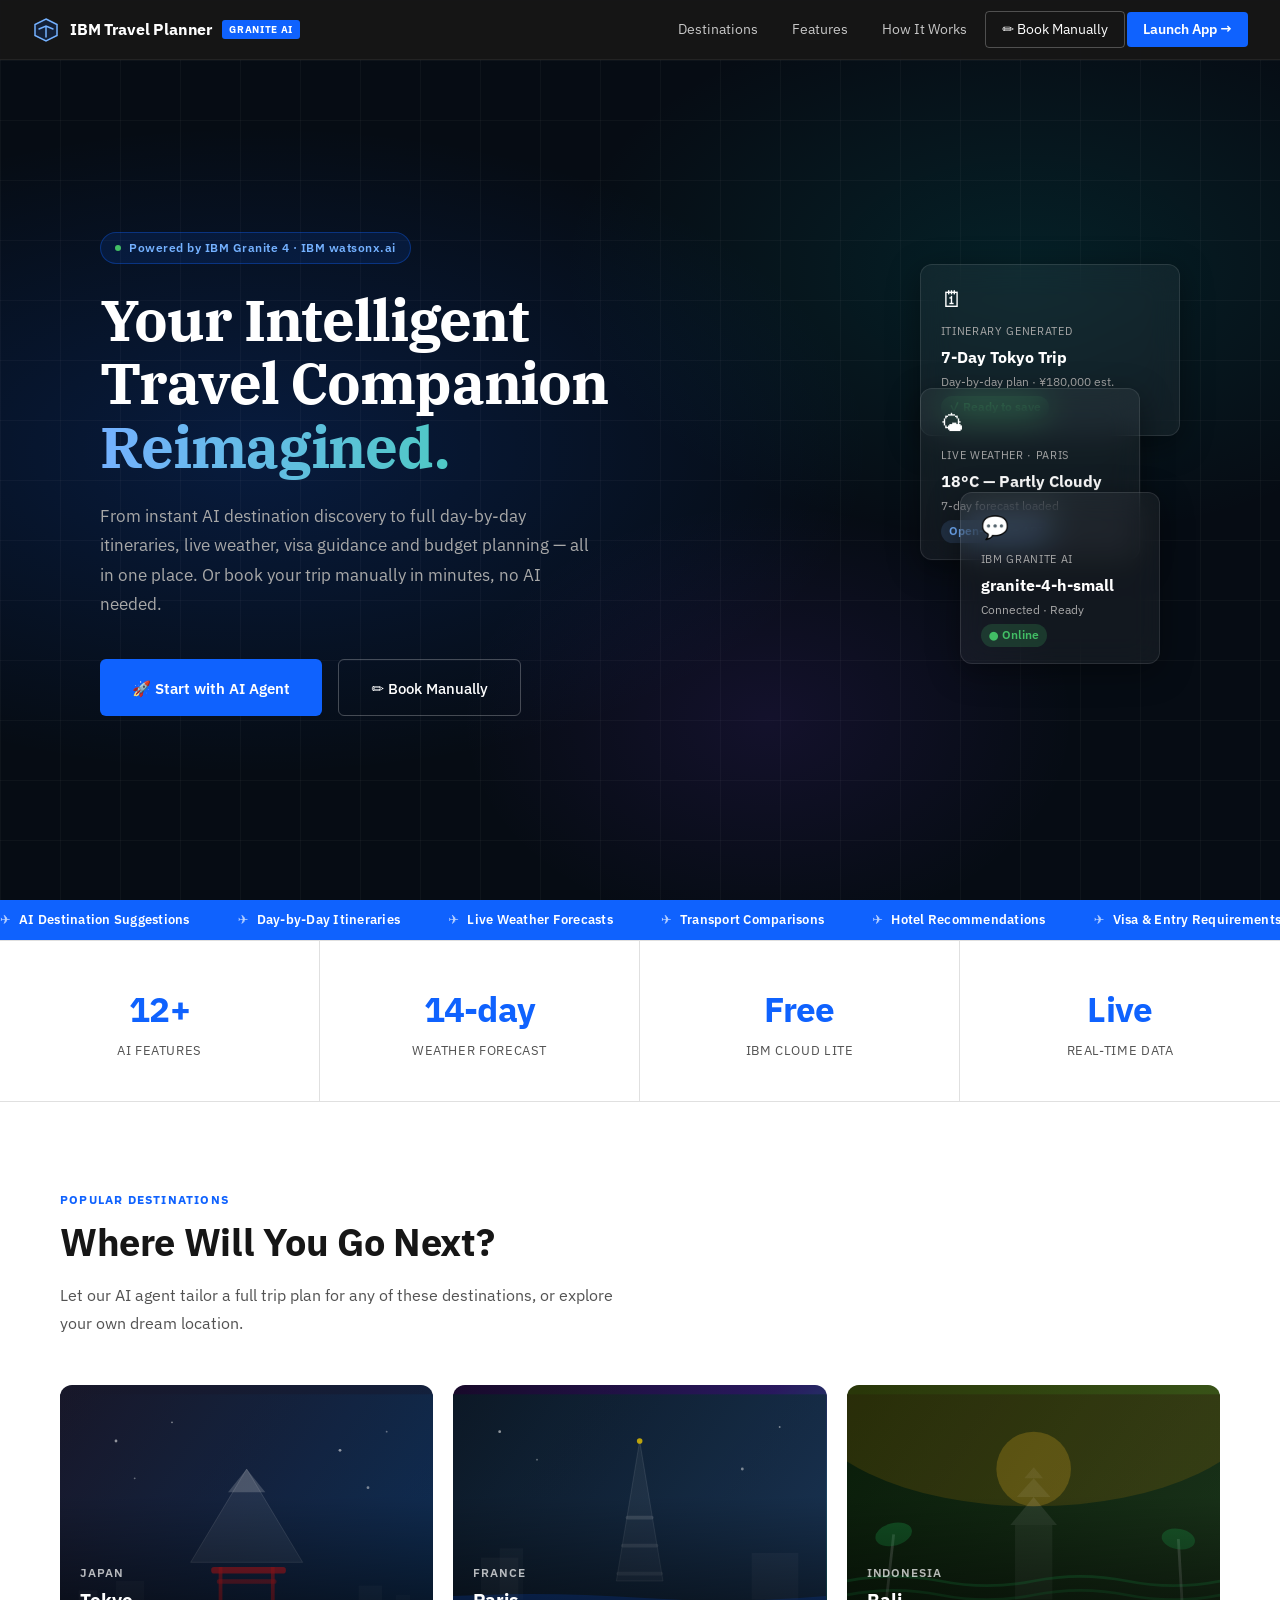
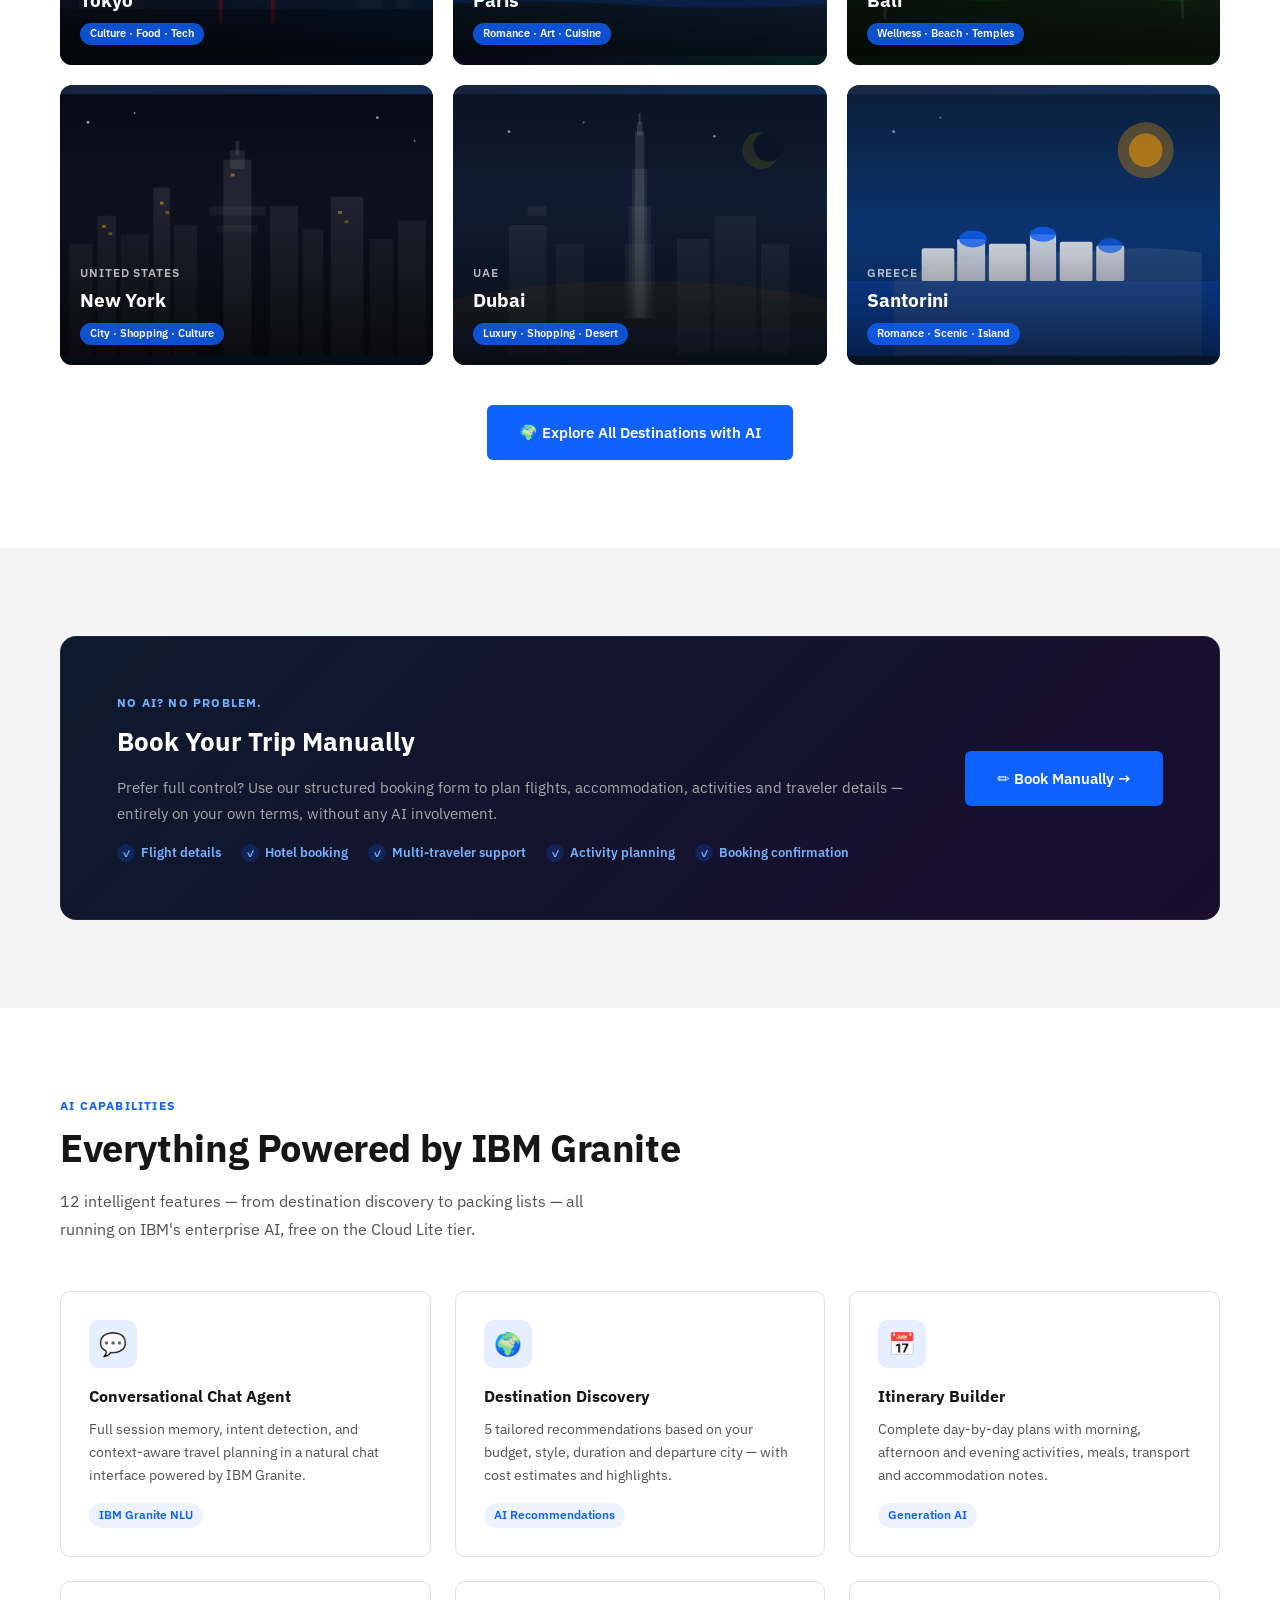
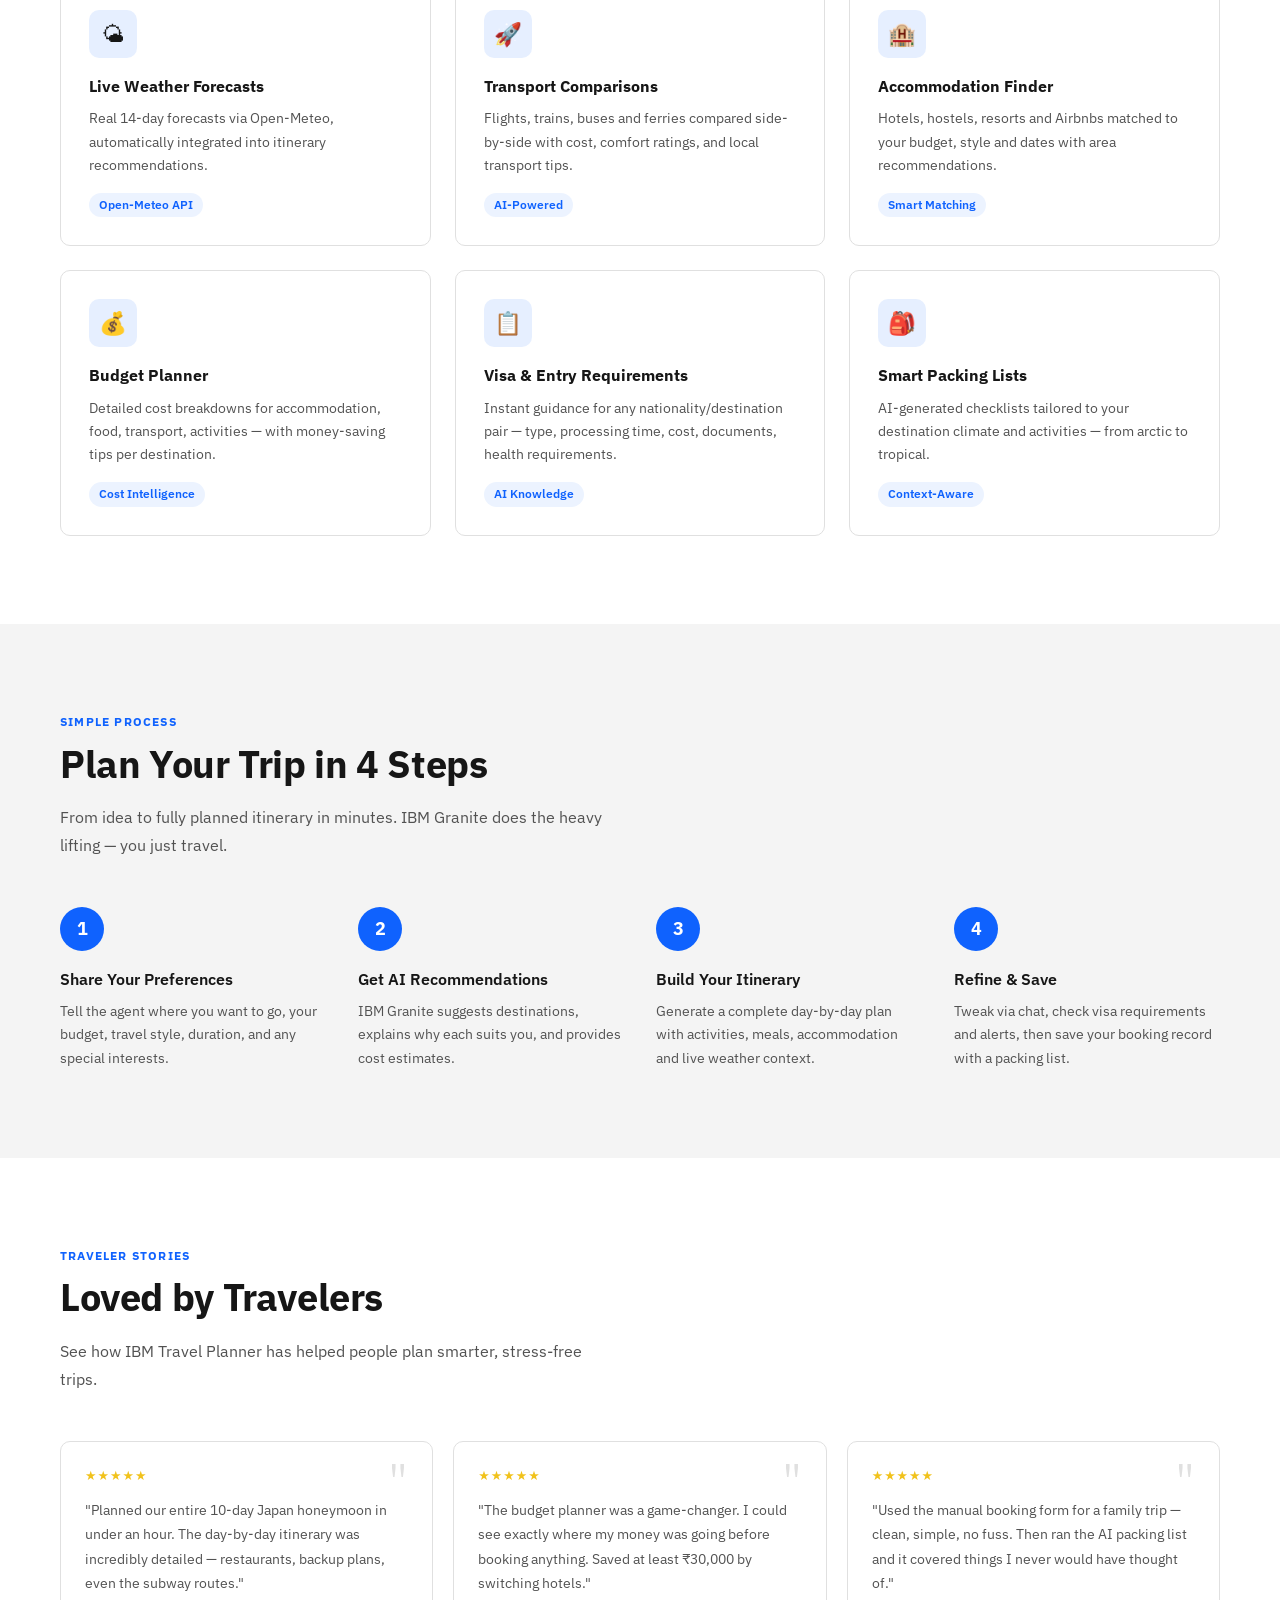
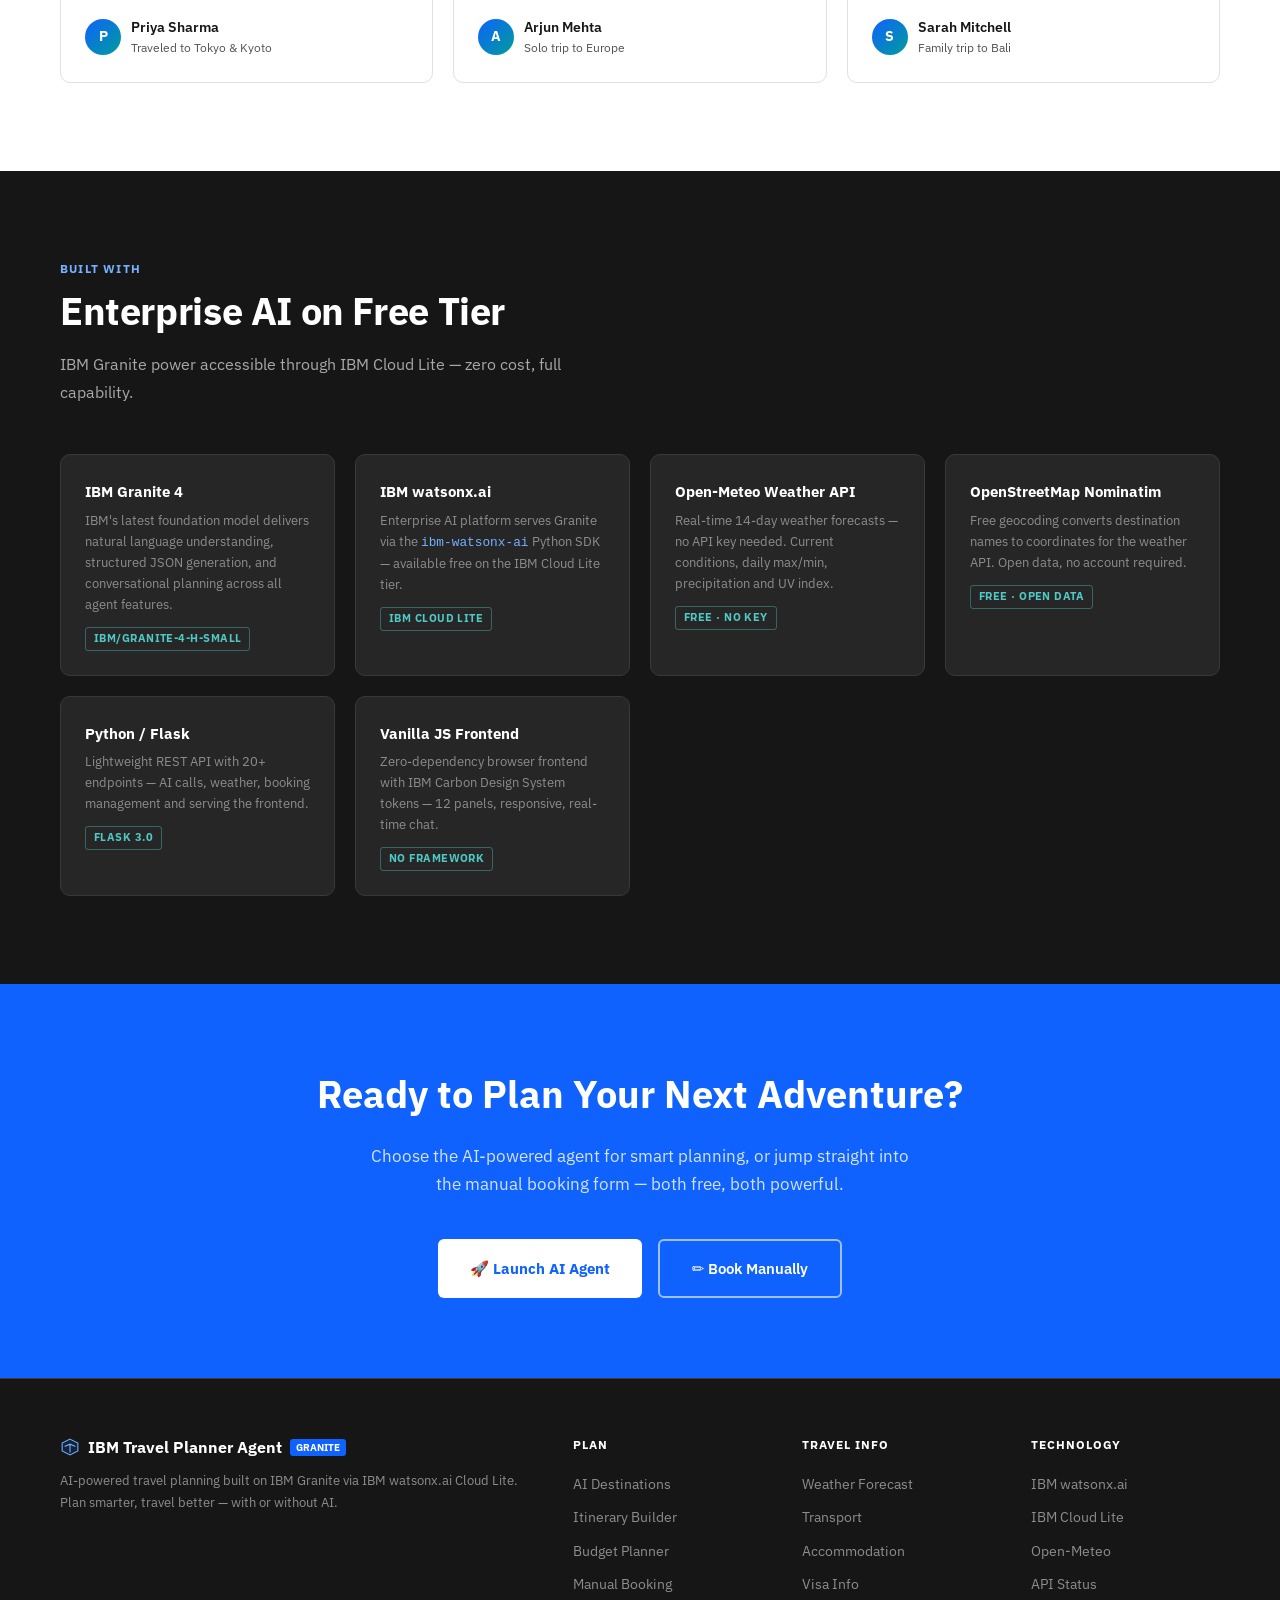
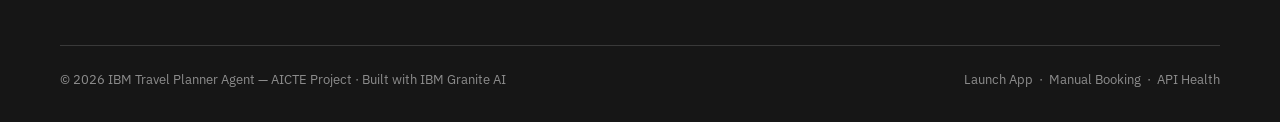
==== templates/home.html @ 2dc56ddb "Initial commit: AI Travel Planner Agent" ====
<!DOCTYPE html>
<html lang="en">
<head>
  <meta charset="UTF-8" />
  <meta name="viewport" content="width=device-width, initial-scale=1.0" />
  <title>{{ app_name }} — AI-Powered Travel Planning</title>
  <link rel="preconnect" href="https://fonts.googleapis.com">
  <link href="https://fonts.googleapis.com/css2?family=IBM+Plex+Sans:ital,wght@0,300;0,400;0,500;0,600;0,700;1,400&family=IBM+Plex+Serif:wght@400;600;700&display=swap" rel="stylesheet">
  <style>
    *, *::before, *::after { box-sizing: border-box; margin: 0; padding: 0; }
    :root {
      --blue: #0f62fe; --blue-dark: #0043ce; --blue-hover: #0353e9;
      --teal: #009d9a; --purple: #8a3ffc; --green: #24a148; --red: #da1e28;
      --dark: #161616; --dark-2: #262626; --dark-3: #393939;
      --gray-10: #f4f4f4; --gray-20: #e0e0e0; --gray-60: #8d8d8d; --gray-70: #525252;
      --text: #161616; --text-muted: #525252; --white: #ffffff;
    }
    html { scroll-behavior: smooth; }
    body { font-family: 'IBM Plex Sans', system-ui, sans-serif; color: var(--text); background: var(--white); line-height: 1.6; overflow-x: hidden; }

    /* ── NAVBAR ── */
    .nav {
      position: fixed; top: 0; left: 0; right: 0; z-index: 200;
      height: 60px; display: flex; align-items: center; justify-content: space-between;
      padding: 0 2rem; background: rgba(22,22,22,0.96); backdrop-filter: blur(12px);
      border-bottom: 1px solid rgba(255,255,255,0.06);
      transition: background 0.3s;
    }
    .nav-brand { display: flex; align-items: center; gap: 10px; color: white; text-decoration: none; font-weight: 700; font-size: 1rem; letter-spacing: -0.01em; }
    .nav-brand svg { width: 28px; height: 28px; }
    .nav-pill { background: var(--blue); color: white; font-size: 0.62rem; font-weight: 800; padding: 2px 7px; border-radius: 3px; letter-spacing: 0.07em; text-transform: uppercase; }
    .nav-links { display: flex; align-items: center; gap: 2px; }
    .nav-links a { color: #c6c6c6; text-decoration: none; font-size: 0.875rem; padding: 0.4rem 1rem; border-radius: 4px; transition: all 0.15s; }
    .nav-links a:hover { color: white; background: rgba(255,255,255,0.08); }
    .nav-links .nav-book { border: 1px solid rgba(255,255,255,0.25); color: white; }
    .nav-links .nav-book:hover { background: rgba(255,255,255,0.1); border-color: rgba(255,255,255,0.4); }
    .nav-links .nav-launch { background: var(--blue); color: white !important; font-weight: 600; }
    .nav-links .nav-launch:hover { background: var(--blue-dark); }
    @media (max-width: 700px) { .nav-links a:not(.nav-launch):not(.nav-book) { display: none; } }

    /* ── HERO ── */
    .hero {
      position: relative; min-height: 100vh; display: flex; align-items: center;
      background: #060c14;
      overflow: hidden;
    }
    .hero-bg {
      position: absolute; inset: 0;
      background:
        radial-gradient(ellipse 80% 60% at 20% 50%, rgba(15,98,254,0.18) 0%, transparent 60%),
        radial-gradient(ellipse 60% 50% at 80% 30%, rgba(0,157,154,0.14) 0%, transparent 60%),
        radial-gradient(ellipse 40% 40% at 60% 80%, rgba(138,63,252,0.1) 0%, transparent 60%);
    }
    .hero-grid {
      position: absolute; inset: 0;
      background-image: linear-gradient(rgba(255,255,255,0.03) 1px, transparent 1px),
                        linear-gradient(90deg, rgba(255,255,255,0.03) 1px, transparent 1px);
      background-size: 60px 60px;
    }
    .hero-inner {
      position: relative; z-index: 2;
      max-width: 1200px; margin: 0 auto; padding: 7rem 2rem 4rem;
      display: grid; grid-template-columns: 1fr 1fr; gap: 4rem; align-items: center;
    }
    @media (max-width: 900px) { .hero-inner { grid-template-columns: 1fr; text-align: center; } }

    .hero-eyebrow {
      display: inline-flex; align-items: center; gap: 8px;
      background: rgba(15,98,254,0.12); border: 1px solid rgba(15,98,254,0.35);
      color: #74b1ff; padding: 5px 14px; border-radius: 20px;
      font-size: 0.78rem; font-weight: 600; letter-spacing: 0.04em; margin-bottom: 1.5rem;
    }
    .hero-eyebrow .live-dot { width: 6px; height: 6px; background: #42be65; border-radius: 50%; animation: blink 2s infinite; }
    @keyframes blink { 0%,100%{opacity:1} 50%{opacity:0.3} }

    .hero-title {
      font-family: 'IBM Plex Serif', serif;
      font-size: clamp(2.4rem, 4.5vw, 3.6rem); font-weight: 700;
      color: white; line-height: 1.1; margin-bottom: 1.5rem; letter-spacing: -0.02em;
    }
    .hero-title em { font-style: normal; background: linear-gradient(90deg, #74b1ff 0%, #4fc9c5 100%); -webkit-background-clip: text; -webkit-text-fill-color: transparent; background-clip: text; }

    .hero-desc { font-size: 1.05rem; color: #a8a8a8; line-height: 1.75; margin-bottom: 2.5rem; max-width: 500px; }
    @media (max-width: 900px) { .hero-desc { margin-inline: auto; } }

    .hero-actions { display: flex; gap: 1rem; flex-wrap: wrap; }
    @media (max-width: 900px) { .hero-actions { justify-content: center; } }

    .btn-primary-lg {
      display: inline-flex; align-items: center; gap: 10px;
      background: var(--blue); color: white; text-decoration: none;
      padding: 0.95rem 2rem; border-radius: 6px; font-size: 0.95rem; font-weight: 600;
      transition: background 0.15s, transform 0.15s; border: none; cursor: pointer;
    }
    .btn-primary-lg:hover { background: var(--blue-dark); transform: translateY(-1px); }
    .btn-outline-lg {
      display: inline-flex; align-items: center; gap: 10px;
      background: transparent; color: white; text-decoration: none;
      padding: 0.95rem 2rem; border-radius: 6px; font-size: 0.95rem; font-weight: 500;
      border: 1px solid rgba(255,255,255,0.25); transition: all 0.15s; cursor: pointer;
    }
    .btn-outline-lg:hover { border-color: rgba(255,255,255,0.5); background: rgba(255,255,255,0.06); }

    /* Hero right — floating cards */
    .hero-visual { position: relative; height: 420px; }
    @media (max-width: 900px) { .hero-visual { display: none; } }

    .float-card {
      position: absolute; background: rgba(255,255,255,0.05);
      backdrop-filter: blur(16px); border: 1px solid rgba(255,255,255,0.1);
      border-radius: 12px; padding: 1rem 1.25rem; color: white;
      box-shadow: 0 8px 32px rgba(0,0,0,0.4);
    }
    .float-card-1 { top: 0; right: 0; width: 260px; animation: float1 6s ease-in-out infinite; }
    .float-card-2 { top: 50%; right: 40px; transform: translateY(-50%); width: 220px; animation: float2 7s ease-in-out infinite; }
    .float-card-3 { bottom: 20px; right: 20px; width: 200px; animation: float3 5s ease-in-out infinite; }
    @keyframes float1 { 0%,100%{transform:translateY(0)} 50%{transform:translateY(-10px)} }
    @keyframes float2 { 0%,100%{transform:translateY(-50%)} 50%{transform:translateY(calc(-50% - 8px))} }
    @keyframes float3 { 0%,100%{transform:translateY(0)} 50%{transform:translateY(-12px)} }

    .fc-label { font-size: 0.7rem; color: #a8a8a8; text-transform: uppercase; letter-spacing: 0.06em; margin-bottom: 4px; }
    .fc-value { font-size: 1rem; font-weight: 700; margin-bottom: 2px; }
    .fc-sub { font-size: 0.78rem; color: #a8a8a8; }
    .fc-icon { font-size: 1.4rem; margin-bottom: 6px; }
    .fc-chip { display: inline-block; background: rgba(66,190,101,0.2); color: #42be65; border-radius: 20px; padding: 2px 8px; font-size: 0.72rem; font-weight: 600; margin-top: 4px; }
    .fc-chip.blue { background: rgba(116,177,255,0.15); color: #74b1ff; }

    /* ── TICKER ── */
    .ticker { background: var(--blue); padding: 0.6rem 0; overflow: hidden; }
    .ticker-inner { display: flex; gap: 3rem; white-space: nowrap; animation: ticker 35s linear infinite; }
    .ticker-item { font-size: 0.8rem; font-weight: 600; color: white; letter-spacing: 0.02em; flex-shrink: 0; display: flex; align-items: center; gap: 8px; }
    .ticker-item::before { content: '✈'; opacity: 0.7; }
    @keyframes ticker { 0%{transform:translateX(0)} 100%{transform:translateX(-50%)} }

    /* ── SECTION BASE ── */
    .section { padding: 5.5rem 2rem; }
    .section-alt { background: var(--gray-10); }
    .section-dark { background: var(--dark); color: white; }
    .container { max-width: 1160px; margin: 0 auto; }
    .section-eyebrow { font-size: 0.75rem; font-weight: 700; letter-spacing: 0.1em; text-transform: uppercase; color: var(--blue); margin-bottom: 0.6rem; }
    .section-dark .section-eyebrow { color: #74b1ff; }
    .section-title { font-size: clamp(1.8rem, 3vw, 2.6rem); font-weight: 700; line-height: 1.2; margin-bottom: 1rem; letter-spacing: -0.01em; }
    .section-desc { font-size: 1rem; color: var(--text-muted); max-width: 560px; line-height: 1.75; margin-bottom: 3rem; }
    .section-dark .section-desc { color: #a8a8a8; }

    /* ── DESTINATIONS SHOWCASE ── */
    .destinations-grid {
      display: grid; grid-template-columns: repeat(3, 1fr); gap: 1.25rem;
    }
    @media (max-width: 900px) { .destinations-grid { grid-template-columns: 1fr 1fr; } }
    @media (max-width: 600px) { .destinations-grid { grid-template-columns: 1fr; } }

    .dest-card {
      border-radius: 12px; overflow: hidden; position: relative;
      height: 280px; cursor: pointer; transition: transform 0.25s, box-shadow 0.25s;
      text-decoration: none; display: block;
    }
    .dest-card:hover { transform: translateY(-4px); box-shadow: 0 20px 40px rgba(0,0,0,0.2); }
    .dest-card-img {
      width: 100%; height: 100%; object-fit: cover;
      background: linear-gradient(135deg, #1a2744 0%, #0d3b6e 100%);
    }
    .dest-card-overlay {
      position: absolute; inset: 0;
      background: linear-gradient(to top, rgba(0,0,0,0.8) 0%, rgba(0,0,0,0.1) 60%);
    }
    .dest-card-content { position: absolute; bottom: 0; left: 0; right: 0; padding: 1.25rem; color: white; }
    .dest-card-country { font-size: 0.72rem; font-weight: 600; text-transform: uppercase; letter-spacing: 0.08em; color: rgba(255,255,255,0.7); margin-bottom: 2px; }
    .dest-card-name { font-size: 1.2rem; font-weight: 700; margin-bottom: 4px; }
    .dest-card-tag { display: inline-block; background: rgba(15,98,254,0.8); color: white; font-size: 0.7rem; font-weight: 600; padding: 2px 10px; border-radius: 20px; }
    /* SVG-based destination illustrations */
    .dest-svg-bg { width: 100%; height: 100%; }

    /* ── FEATURES GRID ── */
    .features-grid { display: grid; grid-template-columns: repeat(auto-fill, minmax(300px, 1fr)); gap: 1.5rem; }
    .feature-card {
      background: white; border: 1px solid var(--gray-20); border-radius: 10px;
      padding: 1.75rem; transition: box-shadow 0.2s, transform 0.2s;
    }
    .feature-card:hover { box-shadow: 0 8px 24px rgba(0,0,0,0.09); transform: translateY(-2px); }
    .section-dark .feature-card { background: var(--dark-2); border-color: var(--dark-3); }
    .feature-icon-wrap {
      width: 48px; height: 48px; border-radius: 10px;
      background: rgba(15,98,254,0.1); display: flex; align-items: center;
      justify-content: center; font-size: 1.4rem; margin-bottom: 1rem;
    }
    .feature-title { font-size: 1rem; font-weight: 700; margin-bottom: 0.5rem; }
    .section-dark .feature-title { color: white; }
    .feature-desc { font-size: 0.875rem; color: var(--text-muted); line-height: 1.65; }
    .section-dark .feature-desc { color: #a8a8a8; }
    .feature-tag { display: inline-block; margin-top: 1rem; font-size: 0.73rem; font-weight: 600; color: var(--blue); background: rgba(15,98,254,0.08); padding: 3px 10px; border-radius: 20px; }
    .section-dark .feature-tag { color: #74b1ff; background: rgba(15,98,254,0.2); }

    /* ── HOW IT WORKS ── */
    .steps-grid { display: grid; grid-template-columns: repeat(auto-fill, minmax(220px, 1fr)); gap: 2rem; }
    .step { position: relative; }
    .step-num { width: 44px; height: 44px; background: var(--blue); color: white; border-radius: 50%; display: flex; align-items: center; justify-content: center; font-weight: 800; font-size: 1.1rem; margin-bottom: 1rem; }
    .step-title { font-size: 1rem; font-weight: 600; margin-bottom: 0.5rem; }
    .step-desc { font-size: 0.875rem; color: var(--text-muted); line-height: 1.65; }

    /* ── MANUAL BOOKING HIGHLIGHT ── */
    .booking-cta {
      background: linear-gradient(135deg, #0d1a2e 0%, #1a0d2e 100%);
      border-radius: 16px; padding: 3.5rem; display: grid;
      grid-template-columns: 1fr auto; gap: 2rem; align-items: center;
      border: 1px solid rgba(255,255,255,0.08);
    }
    @media (max-width: 700px) { .booking-cta { grid-template-columns: 1fr; text-align: center; } }
    .booking-cta h3 { font-size: 1.6rem; font-weight: 700; color: white; margin-bottom: 0.75rem; }
    .booking-cta p { color: #a8a8a8; font-size: 0.95rem; line-height: 1.7; }
    .booking-cta-features { margin-top: 1rem; display: flex; gap: 1.25rem; flex-wrap: wrap; }
    .booking-cta-feature { display: flex; align-items: center; gap: 6px; color: #74b1ff; font-size: 0.82rem; font-weight: 600; }
    .booking-cta-feature::before { content: '✓'; background: rgba(15,98,254,0.2); width: 18px; height: 18px; border-radius: 50%; display: inline-flex; align-items: center; justify-content: center; font-size: 0.65rem; flex-shrink: 0; }

    /* ── TESTIMONIALS ── */
    .testimonials-grid { display: grid; grid-template-columns: repeat(auto-fill, minmax(300px, 1fr)); gap: 1.25rem; }
    .testimonial-card {
      background: white; border: 1px solid var(--gray-20); border-radius: 10px;
      padding: 1.5rem; position: relative;
    }
    .testimonial-card::before { content: '"'; position: absolute; top: 1rem; right: 1.5rem; font-size: 3rem; font-family: 'IBM Plex Serif', serif; color: var(--gray-20); line-height: 1; }
    .testimonial-text { font-size: 0.9rem; color: var(--text-muted); line-height: 1.7; margin-bottom: 1.25rem; }
    .testimonial-author { display: flex; align-items: center; gap: 10px; }
    .testimonial-avatar { width: 36px; height: 36px; border-radius: 50%; background: linear-gradient(135deg, var(--blue), var(--teal)); display: flex; align-items: center; justify-content: center; color: white; font-weight: 700; font-size: 0.85rem; flex-shrink: 0; }
    .testimonial-name { font-weight: 600; font-size: 0.875rem; }
    .testimonial-role { font-size: 0.78rem; color: var(--text-muted); }
    .testimonial-stars { color: #f1c21b; font-size: 0.8rem; margin-bottom: 0.75rem; letter-spacing: 1px; }

    /* ── STATS BAR ── */
    .stats-bar { display: grid; grid-template-columns: repeat(4, 1fr); gap: 0; border-top: 1px solid var(--gray-20); border-bottom: 1px solid var(--gray-20); }
    @media (max-width: 700px) { .stats-bar { grid-template-columns: 1fr 1fr; } }
    .stat-item { padding: 2.5rem 2rem; text-align: center; border-right: 1px solid var(--gray-20); }
    .stat-item:last-child { border-right: none; }
    .stat-value { font-size: 2.2rem; font-weight: 800; color: var(--blue); letter-spacing: -0.02em; }
    .stat-label { font-size: 0.8rem; color: var(--text-muted); text-transform: uppercase; letter-spacing: 0.05em; margin-top: 4px; }

    /* ── TECH CARDS ── */
    .tech-grid { display: grid; grid-template-columns: repeat(auto-fill, minmax(250px, 1fr)); gap: 1.25rem; }
    .tech-card { background: var(--dark-2); border: 1px solid var(--dark-3); border-radius: 10px; padding: 1.5rem; }
    .tech-card-name { font-size: 0.95rem; font-weight: 700; color: white; margin-bottom: 0.4rem; }
    .tech-card-desc { font-size: 0.82rem; color: #8d8d8d; line-height: 1.6; }
    .tech-badge { display: inline-block; margin-top: 0.75rem; font-size: 0.7rem; font-weight: 700; letter-spacing: 0.04em; text-transform: uppercase; color: #4fc9c5; border: 1px solid rgba(79,201,197,0.4); padding: 2px 8px; border-radius: 3px; }

    /* ── CTA BANNER ── */
    .cta-section { background: var(--blue); padding: 5rem 2rem; text-align: center; }
    .cta-section h2 { font-size: clamp(1.8rem, 3vw, 2.5rem); font-weight: 700; color: white; margin-bottom: 1rem; }
    .cta-section p { color: rgba(255,255,255,0.82); font-size: 1.05rem; max-width: 540px; margin: 0 auto 2.5rem; line-height: 1.7; }
    .cta-btn-group { display: flex; gap: 1rem; justify-content: center; flex-wrap: wrap; }
    .btn-white { background: white; color: var(--blue); font-weight: 700; text-decoration: none; padding: 0.95rem 2rem; border-radius: 6px; font-size: 0.95rem; display: inline-flex; align-items: center; gap: 8px; transition: transform 0.15s; }
    .btn-white:hover { transform: translateY(-1px); }
    .btn-outline-white { border: 2px solid rgba(255,255,255,0.6); color: white; font-weight: 600; text-decoration: none; padding: 0.95rem 2rem; border-radius: 6px; font-size: 0.95rem; display: inline-flex; align-items: center; gap: 8px; transition: all 0.15s; }
    .btn-outline-white:hover { background: rgba(255,255,255,0.1); border-color: white; }

    /* ── FOOTER ── */
    .footer { background: var(--dark); color: #8d8d8d; padding: 3.5rem 2rem 2rem; border-top: 1px solid var(--dark-3); }
    .footer-grid { max-width: 1160px; margin: 0 auto; display: grid; grid-template-columns: 2.5fr 1fr 1fr 1fr; gap: 2.5rem; padding-bottom: 2.5rem; border-bottom: 1px solid var(--dark-3); }
    @media (max-width: 768px) { .footer-grid { grid-template-columns: 1fr 1fr; } }
    @media (max-width: 480px) { .footer-grid { grid-template-columns: 1fr; } }
    .footer-brand { color: white; font-weight: 700; font-size: 1rem; display: flex; align-items: center; gap: 8px; margin-bottom: 0.6rem; }
    .footer-tagline { font-size: 0.83rem; line-height: 1.65; margin-bottom: 1rem; }
    .footer-col h4 { color: white; font-size: 0.78rem; font-weight: 700; letter-spacing: 0.08em; text-transform: uppercase; margin-bottom: 1rem; }
    .footer-col ul { list-style: none; }
    .footer-col ul li { margin-bottom: 0.5rem; }
    .footer-col ul li a { color: #8d8d8d; text-decoration: none; font-size: 0.85rem; transition: color 0.15s; }
    .footer-col ul li a:hover { color: white; }
    .footer-bottom { max-width: 1160px; margin: 1.5rem auto 0; display: flex; justify-content: space-between; align-items: center; font-size: 0.8rem; flex-wrap: wrap; gap: 0.5rem; }
    .footer-bottom a { color: #8d8d8d; text-decoration: none; transition: color 0.15s; }
    .footer-bottom a:hover { color: white; }
  </style>
</head>
<body>

<!-- ── NAVBAR ── -->
<nav class="nav">
  <a href="/" class="nav-brand">
    <svg viewBox="0 0 28 28" fill="none"><path d="M14 3L25 8.5V19.5L14 25L3 19.5V8.5L14 3Z" stroke="#74b1ff" stroke-width="1.5" fill="rgba(15,98,254,0.15)"/><path d="M7 13L14 10L21 13M14 10V21" stroke="#74b1ff" stroke-width="1.5" stroke-linecap="round"/></svg>
    IBM Travel Planner
    <span class="nav-pill">Granite AI</span>
  </a>
  <div class="nav-links">
    <a href="#destinations">Destinations</a>
    <a href="#features">Features</a>
    <a href="#how-it-works">How It Works</a>
    <a href="/book" class="nav-book">✏ Book Manually</a>
    <a href="/app" class="nav-launch">Launch App →</a>
  </div>
</nav>

<!-- ── HERO ── -->
<section class="hero">
  <div class="hero-bg"></div>
  <div class="hero-grid"></div>
  <div class="hero-inner">
    <div>
      <div class="hero-eyebrow">
        <span class="live-dot"></span>
        Powered by IBM Granite 4 · IBM watsonx.ai
      </div>
      <h1 class="hero-title">
        Your Intelligent<br>
        Travel Companion<br>
        <em>Reimagined.</em>
      </h1>
      <p class="hero-desc">
        From instant AI destination discovery to full day-by-day itineraries,
        live weather, visa guidance and budget planning — all in one place.
        Or book your trip manually in minutes, no AI needed.
      </p>
      <div class="hero-actions">
        <a href="/app" class="btn-primary-lg">🚀 Start with AI Agent</a>
        <a href="/book" class="btn-outline-lg">✏ Book Manually</a>
      </div>
    </div>
    <div class="hero-visual">
      <div class="float-card float-card-1">
        <div class="fc-icon">🗓</div>
        <div class="fc-label">Itinerary Generated</div>
        <div class="fc-value">7-Day Tokyo Trip</div>
        <div class="fc-sub">Day-by-day plan · ¥180,000 est.</div>
        <span class="fc-chip">✓ Ready to save</span>
      </div>
      <div class="float-card float-card-2">
        <div class="fc-icon">🌤</div>
        <div class="fc-label">Live Weather · Paris</div>
        <div class="fc-value">18°C — Partly Cloudy</div>
        <div class="fc-sub">7-day forecast loaded</div>
        <span class="fc-chip blue">Open-Meteo API</span>
      </div>
      <div class="float-card float-card-3">
        <div class="fc-icon">💬</div>
        <div class="fc-label">IBM Granite AI</div>
        <div class="fc-value">granite-4-h-small</div>
        <div class="fc-sub">Connected · Ready</div>
        <span class="fc-chip">● Online</span>
      </div>
    </div>
  </div>
</section>

<!-- ── TICKER ── -->
<div class="ticker">
  <div class="ticker-inner">
    <span class="ticker-item">AI Destination Suggestions</span>
    <span class="ticker-item">Day-by-Day Itineraries</span>
    <span class="ticker-item">Live Weather Forecasts</span>
    <span class="ticker-item">Transport Comparisons</span>
    <span class="ticker-item">Hotel Recommendations</span>
    <span class="ticker-item">Visa & Entry Requirements</span>
    <span class="ticker-item">Budget Estimation</span>
    <span class="ticker-item">Smart Packing Lists</span>
    <span class="ticker-item">Travel Safety Alerts</span>
    <span class="ticker-item">Manual Trip Booking</span>
    <span class="ticker-item">Booking Management</span>
    <span class="ticker-item">Schedule Optimizer</span>
    <!-- duplicate for loop -->
    <span class="ticker-item">AI Destination Suggestions</span>
    <span class="ticker-item">Day-by-Day Itineraries</span>
    <span class="ticker-item">Live Weather Forecasts</span>
    <span class="ticker-item">Transport Comparisons</span>
    <span class="ticker-item">Hotel Recommendations</span>
    <span class="ticker-item">Visa & Entry Requirements</span>
    <span class="ticker-item">Budget Estimation</span>
    <span class="ticker-item">Smart Packing Lists</span>
    <span class="ticker-item">Travel Safety Alerts</span>
    <span class="ticker-item">Manual Trip Booking</span>
    <span class="ticker-item">Booking Management</span>
    <span class="ticker-item">Schedule Optimizer</span>
  </div>
</div>

<!-- ── STATS ── -->
<div class="stats-bar">
  <div class="stat-item"><div class="stat-value">12+</div><div class="stat-label">AI Features</div></div>
  <div class="stat-item"><div class="stat-value">14-day</div><div class="stat-label">Weather Forecast</div></div>
  <div class="stat-item"><div class="stat-value">Free</div><div class="stat-label">IBM Cloud Lite</div></div>
  <div class="stat-item"><div class="stat-value">Live</div><div class="stat-label">Real-Time Data</div></div>
</div>

<!-- ── POPULAR DESTINATIONS ── -->
<section class="section" id="destinations">
  <div class="container">
    <div class="section-eyebrow">Popular Destinations</div>
    <h2 class="section-title">Where Will You Go Next?</h2>
    <p class="section-desc">Let our AI agent tailor a full trip plan for any of these destinations, or explore your own dream location.</p>

    <div class="destinations-grid">
      <!-- Tokyo -->
      <a href="/app" class="dest-card" style="text-decoration:none;">
        <div class="dest-card-img" style="background:linear-gradient(135deg,#1a1a2e 0%,#16213e 50%,#0f3460 100%);">
          <svg class="dest-svg-bg" viewBox="0 0 400 280" fill="none" xmlns="http://www.w3.org/2000/svg">
            <rect width="400" height="280" fill="url(#tokyo-bg)"/>
            <defs><linearGradient id="tokyo-bg" x1="0" y1="0" x2="400" y2="280" gradientUnits="userSpaceOnUse"><stop stop-color="#1a1a2e"/><stop offset="1" stop-color="#0f3460"/></linearGradient></defs>
            <!-- Mount Fuji -->
            <polygon points="200,80 260,180 140,180" fill="rgba(255,255,255,0.08)" stroke="rgba(255,255,255,0.15)" stroke-width="1"/>
            <polygon points="200,80 220,105 180,105" fill="rgba(255,255,255,0.2)"/>
            <!-- Torii gate -->
            <rect x="170" y="185" width="4" height="60" fill="rgba(218,30,40,0.6)"/>
            <rect x="226" y="185" width="4" height="60" fill="rgba(218,30,40,0.6)"/>
            <rect x="162" y="185" width="80" height="7" rx="3" fill="rgba(218,30,40,0.7)"/>
            <rect x="168" y="198" width="64" height="5" rx="2" fill="rgba(218,30,40,0.5)"/>
            <!-- Stars -->
            <circle cx="60" cy="50" r="1.5" fill="rgba(255,255,255,0.6)"/>
            <circle cx="120" cy="30" r="1" fill="rgba(255,255,255,0.5)"/>
            <circle cx="300" cy="60" r="1.5" fill="rgba(255,255,255,0.6)"/>
            <circle cx="350" cy="40" r="1" fill="rgba(255,255,255,0.4)"/>
            <circle cx="80" cy="90" r="1" fill="rgba(255,255,255,0.4)"/>
            <circle cx="330" cy="100" r="1.5" fill="rgba(255,255,255,0.5)"/>
            <!-- Ground/city -->
            <rect x="0" y="230" width="400" height="50" fill="rgba(0,0,0,0.3)"/>
            <rect x="20" y="210" width="20" height="20" fill="rgba(255,255,255,0.05)"/>
            <rect x="60" y="200" width="30" height="30" fill="rgba(255,255,255,0.04)"/>
            <rect x="320" y="205" width="25" height="25" fill="rgba(255,255,255,0.05)"/>
            <rect x="360" y="215" width="15" height="15" fill="rgba(255,255,255,0.04)"/>
          </svg>
        </div>
        <div class="dest-card-overlay"></div>
        <div class="dest-card-content">
          <div class="dest-card-country">Japan</div>
          <div class="dest-card-name">Tokyo</div>
          <span class="dest-card-tag">Culture · Food · Tech</span>
        </div>
      </a>

      <!-- Paris -->
      <a href="/app" class="dest-card" style="text-decoration:none;">
        <div class="dest-card-img" style="background:linear-gradient(135deg,#1a0a2e 0%,#2d1b69 50%,#11998e 100%);">
          <svg class="dest-svg-bg" viewBox="0 0 400 280" fill="none">
            <defs><linearGradient id="paris-bg" x1="0" y1="0" x2="400" y2="280" gradientUnits="userSpaceOnUse"><stop stop-color="#0d1b2a"/><stop offset="1" stop-color="#1c3a5e"/></linearGradient></defs>
            <rect width="400" height="280" fill="url(#paris-bg)"/>
            <!-- Eiffel Tower silhouette -->
            <polygon points="200,50 225,200 175,200" fill="rgba(255,255,255,0.06)" stroke="rgba(255,255,255,0.12)" stroke-width="1"/>
            <rect x="185" y="130" width="30" height="4" rx="2" fill="rgba(255,255,255,0.15)"/>
            <rect x="180" y="160" width="40" height="4" rx="2" fill="rgba(255,255,255,0.12)"/>
            <rect x="175" y="190" width="50" height="4" rx="2" fill="rgba(255,255,255,0.1)"/>
            <circle cx="200" cy="50" r="3" fill="rgba(255,215,0,0.8)"/>
            <!-- Seine river -->
            <path d="M0,220 Q100,215 200,222 Q300,229 400,220" stroke="rgba(15,98,254,0.4)" stroke-width="8" fill="none"/>
            <!-- Buildings -->
            <rect x="30" y="175" width="40" height="45" fill="rgba(255,255,255,0.05)"/>
            <rect x="320" y="170" width="50" height="50" fill="rgba(255,255,255,0.05)"/>
            <rect x="50" y="165" width="25" height="55" fill="rgba(255,255,255,0.04)"/>
            <!-- Stars -->
            <circle cx="50" cy="40" r="1.5" fill="rgba(255,255,255,0.6)"/>
            <circle cx="350" cy="35" r="1" fill="rgba(255,255,255,0.5)"/>
            <circle cx="90" cy="70" r="1" fill="rgba(255,255,255,0.4)"/>
            <circle cx="310" cy="80" r="1.5" fill="rgba(255,255,255,0.5)"/>
          </svg>
        </div>
        <div class="dest-card-overlay"></div>
        <div class="dest-card-content">
          <div class="dest-card-country">France</div>
          <div class="dest-card-name">Paris</div>
          <span class="dest-card-tag">Romance · Art · Cuisine</span>
        </div>
      </a>

      <!-- Bali -->
      <a href="/app" class="dest-card" style="text-decoration:none;">
        <div class="dest-card-img" style="background:linear-gradient(135deg,#0a2a0a 0%,#1a4a1a 50%,#2d6a2d 100%);">
          <svg class="dest-svg-bg" viewBox="0 0 400 280" fill="none">
            <defs><linearGradient id="bali-bg" x1="0" y1="0" x2="400" y2="280" gradientUnits="userSpaceOnUse"><stop stop-color="#0a1f0a"/><stop offset="1" stop-color="#1e3a1e"/></linearGradient>
            <linearGradient id="bali-sky" x1="0" y1="0" x2="0" y2="1" gradientUnits="objectBoundingBox"><stop stop-color="#f59e0b" stop-opacity="0.5"/><stop offset="1" stop-color="#dc2626" stop-opacity="0.2"/></linearGradient></defs>
            <rect width="400" height="280" fill="url(#bali-bg)"/>
            <!-- Sunset sky -->
            <ellipse cx="200" cy="0" rx="250" ry="120" fill="rgba(245,158,11,0.15)"/>
            <circle cx="200" cy="80" r="40" fill="rgba(251,191,36,0.25)"/>
            <!-- Temple -->
            <rect x="180" y="140" width="40" height="80" fill="rgba(255,255,255,0.07)"/>
            <polygon points="175,140 200,110 225,140" fill="rgba(255,255,255,0.1)"/>
            <polygon points="182,110 200,90 218,110" fill="rgba(255,255,255,0.08)"/>
            <polygon points="190,90 200,78 210,90" fill="rgba(255,255,255,0.07)"/>
            <!-- Rice terraces -->
            <path d="M0,200 Q50,190 100,200 Q150,210 200,200 Q250,190 300,200 Q350,210 400,200" stroke="rgba(34,197,94,0.3)" stroke-width="3" fill="none"/>
            <path d="M0,215 Q50,205 100,215 Q150,225 200,215 Q250,205 300,215 Q350,225 400,215" stroke="rgba(34,197,94,0.25)" stroke-width="3" fill="none"/>
            <!-- Palm trees -->
            <line x1="40" y1="240" x2="50" y2="150" stroke="rgba(255,255,255,0.2)" stroke-width="3"/>
            <ellipse cx="50" cy="150" rx="20" ry="12" fill="rgba(34,197,94,0.3)" transform="rotate(-15,50,150)"/>
            <line x1="360" y1="240" x2="355" y2="155" stroke="rgba(255,255,255,0.2)" stroke-width="3"/>
            <ellipse cx="355" cy="155" rx="18" ry="11" fill="rgba(34,197,94,0.3)" transform="rotate(10,355,155)"/>
          </svg>
        </div>
        <div class="dest-card-overlay"></div>
        <div class="dest-card-content">
          <div class="dest-card-country">Indonesia</div>
          <div class="dest-card-name">Bali</div>
          <span class="dest-card-tag">Wellness · Beach · Temples</span>
        </div>
      </a>

      <!-- New York -->
      <a href="/app" class="dest-card" style="text-decoration:none;">
        <div class="dest-card-img">
          <svg class="dest-svg-bg" viewBox="0 0 400 280" fill="none">
            <defs><linearGradient id="ny-bg" x1="0" y1="0" x2="0" y2="280" gradientUnits="userSpaceOnUse"><stop stop-color="#0a0a1a"/><stop offset="1" stop-color="#1a1a2e"/></linearGradient></defs>
            <rect width="400" height="280" fill="url(#ny-bg)"/>
            <!-- Skyline buildings -->
            <rect x="10" y="160" width="25" height="120" fill="rgba(255,255,255,0.07)"/>
            <rect x="40" y="130" width="20" height="150" fill="rgba(255,255,255,0.08)"/>
            <rect x="65" y="150" width="30" height="130" fill="rgba(255,255,255,0.06)"/>
            <rect x="100" y="100" width="18" height="180" fill="rgba(255,255,255,0.09)"/>
            <rect x="122" y="140" width="25" height="140" fill="rgba(255,255,255,0.07)"/>
            <!-- Empire State -->
            <rect x="175" y="70" width="30" height="210" fill="rgba(255,255,255,0.1)"/>
            <rect x="182" y="60" width="16" height="20" fill="rgba(255,255,255,0.1)"/>
            <rect x="188" y="50" width="4" height="15" fill="rgba(255,255,255,0.12)"/>
            <rect x="160" y="120" width="60" height="10" fill="rgba(255,255,255,0.06)"/>
            <rect x="168" y="140" width="44" height="8" fill="rgba(255,255,255,0.05)"/>
            <!-- Right buildings -->
            <rect x="225" y="120" width="30" height="160" fill="rgba(255,255,255,0.08)"/>
            <rect x="260" y="145" width="22" height="135" fill="rgba(255,255,255,0.07)"/>
            <rect x="290" y="110" width="35" height="170" fill="rgba(255,255,255,0.09)"/>
            <rect x="332" y="155" width="25" height="125" fill="rgba(255,255,255,0.06)"/>
            <rect x="362" y="135" width="30" height="145" fill="rgba(255,255,255,0.07)"/>
            <!-- Windows (lit) -->
            <rect x="45" y="140" width="4" height="3" fill="rgba(255,215,0,0.5)"/>
            <rect x="52" y="148" width="4" height="3" fill="rgba(255,215,0,0.4)"/>
            <rect x="107" y="115" width="4" height="3" fill="rgba(255,215,0,0.5)"/>
            <rect x="113" y="125" width="4" height="3" fill="rgba(255,215,0,0.4)"/>
            <rect x="183" y="85" width="4" height="3" fill="rgba(255,215,0,0.5)"/>
            <rect x="298" y="125" width="4" height="3" fill="rgba(255,215,0,0.5)"/>
            <rect x="305" y="135" width="4" height="3" fill="rgba(255,215,0,0.4)"/>
            <!-- Stars -->
            <circle cx="30" cy="30" r="1.5" fill="rgba(255,255,255,0.7)"/>
            <circle cx="80" cy="20" r="1" fill="rgba(255,255,255,0.5)"/>
            <circle cx="340" cy="25" r="1.5" fill="rgba(255,255,255,0.6)"/>
            <circle cx="380" cy="50" r="1" fill="rgba(255,255,255,0.5)"/>
          </svg>
        </div>
        <div class="dest-card-overlay"></div>
        <div class="dest-card-content">
          <div class="dest-card-country">United States</div>
          <div class="dest-card-name">New York</div>
          <span class="dest-card-tag">City · Shopping · Culture</span>
        </div>
      </a>

      <!-- Dubai -->
      <a href="/app" class="dest-card" style="text-decoration:none;">
        <div class="dest-card-img">
          <svg class="dest-svg-bg" viewBox="0 0 400 280" fill="none">
            <defs><linearGradient id="dubai-bg" x1="0" y1="0" x2="0" y2="280" gradientUnits="userSpaceOnUse"><stop stop-color="#0a1628"/><stop offset="1" stop-color="#1a2a4a"/></linearGradient></defs>
            <rect width="400" height="280" fill="url(#dubai-bg)"/>
            <!-- Desert horizon glow -->
            <ellipse cx="200" cy="280" rx="300" ry="80" fill="rgba(245,158,11,0.1)"/>
            <!-- Burj Khalifa -->
            <rect x="195" y="40" width="10" height="200" fill="rgba(255,255,255,0.12)"/>
            <rect x="192" y="80" width="16" height="160" fill="rgba(255,255,255,0.08)"/>
            <rect x="188" y="120" width="24" height="120" fill="rgba(255,255,255,0.07)"/>
            <rect x="184" y="160" width="32" height="80" fill="rgba(255,255,255,0.06)"/>
            <rect x="197" y="30" width="6" height="14" fill="rgba(255,255,255,0.15)"/>
            <rect x="199" y="20" width="2" height="12" fill="rgba(255,255,255,0.18)"/>
            <!-- Other buildings -->
            <rect x="60" y="140" width="40" height="140" fill="rgba(255,255,255,0.07)" rx="2"/>
            <rect x="80" y="120" width="20" height="10" fill="rgba(255,255,255,0.07)"/>
            <rect x="110" y="160" width="30" height="120" fill="rgba(255,255,255,0.06)"/>
            <rect x="240" y="155" width="35" height="125" fill="rgba(255,255,255,0.07)"/>
            <rect x="280" y="130" width="45" height="150" fill="rgba(255,255,255,0.06)"/>
            <rect x="330" y="160" width="30" height="120" fill="rgba(255,255,255,0.07)"/>
            <!-- Moon + stars -->
            <circle cx="330" cy="60" r="20" fill="rgba(255,215,0,0.12)"/>
            <circle cx="338" cy="56" r="16" fill="#0a1628"/>
            <circle cx="60" cy="40" r="1.5" fill="rgba(255,255,255,0.6)"/>
            <circle cx="140" cy="30" r="1" fill="rgba(255,255,255,0.5)"/>
            <circle cx="280" cy="45" r="1.5" fill="rgba(255,255,255,0.5)"/>
            <!-- Water reflection -->
            <rect x="0" y="250" width="400" height="30" fill="rgba(15,98,254,0.15)"/>
          </svg>
        </div>
        <div class="dest-card-overlay"></div>
        <div class="dest-card-content">
          <div class="dest-card-country">UAE</div>
          <div class="dest-card-name">Dubai</div>
          <span class="dest-card-tag">Luxury · Shopping · Desert</span>
        </div>
      </a>

      <!-- Santorini -->
      <a href="/app" class="dest-card" style="text-decoration:none;">
        <div class="dest-card-img">
          <svg class="dest-svg-bg" viewBox="0 0 400 280" fill="none">
            <defs><linearGradient id="sant-bg" x1="0" y1="0" x2="0" y2="280" gradientUnits="userSpaceOnUse"><stop stop-color="#0a1f3a"/><stop offset="1" stop-color="#0d47a1"/></linearGradient></defs>
            <rect width="400" height="280" fill="url(#sant-bg)"/>
            <!-- Ocean -->
            <rect x="0" y="200" width="400" height="80" fill="rgba(15,98,254,0.3)"/>
            <!-- White houses on cliff -->
            <path d="M50,200 Q150,160 250,170 Q320,160 380,170 L380,280 L50,280Z" fill="rgba(100,120,160,0.3)"/>
            <!-- White cuboid buildings -->
            <rect x="80" y="165" width="35" height="35" fill="rgba(255,255,255,0.85)" rx="2"/>
            <rect x="118" y="155" width="30" height="45" fill="rgba(255,255,255,0.8)" rx="2"/>
            <rect x="152" y="160" width="40" height="40" fill="rgba(255,255,255,0.85)" rx="2"/>
            <rect x="196" y="150" width="28" height="50" fill="rgba(255,255,255,0.8)" rx="2"/>
            <rect x="228" y="158" width="35" height="42" fill="rgba(255,255,255,0.85)" rx="2"/>
            <rect x="267" y="162" width="30" height="38" fill="rgba(255,255,255,0.8)" rx="2"/>
            <!-- Blue domes -->
            <ellipse cx="135" cy="155" rx="15" ry="9" fill="rgba(15,98,254,0.8)"/>
            <ellipse cx="210" cy="150" rx="14" ry="8" fill="rgba(15,98,254,0.8)"/>
            <ellipse cx="282" cy="162" rx="13" ry="8" fill="rgba(15,98,254,0.7)"/>
            <!-- Sun -->
            <circle cx="320" cy="60" r="30" fill="rgba(255,159,0,0.3)"/>
            <circle cx="320" cy="60" r="18" fill="rgba(255,159,0,0.5)"/>
            <!-- Stars -->
            <circle cx="50" cy="40" r="1.5" fill="rgba(255,255,255,0.5)"/>
            <circle cx="100" cy="25" r="1" fill="rgba(255,255,255,0.4)"/>
          </svg>
        </div>
        <div class="dest-card-overlay" style="background:linear-gradient(to top, rgba(0,0,0,0.65) 0%, transparent 50%)"></div>
        <div class="dest-card-content">
          <div class="dest-card-country">Greece</div>
          <div class="dest-card-name">Santorini</div>
          <span class="dest-card-tag">Romance · Scenic · Island</span>
        </div>
      </a>
    </div>

    <div style="text-align:center; margin-top:2.5rem;">
      <a href="/app" class="btn-primary-lg">🌍 Explore All Destinations with AI</a>
    </div>
  </div>
</section>

<!-- ── MANUAL BOOKING HIGHLIGHT ── -->
<section class="section section-alt">
  <div class="container">
    <div class="booking-cta">
      <div>
        <div class="section-eyebrow" style="color:#74b1ff;">No AI? No Problem.</div>
        <h3>Book Your Trip Manually</h3>
        <p>Prefer full control? Use our structured booking form to plan flights, accommodation, activities and traveler details — entirely on your own terms, without any AI involvement.</p>
        <div class="booking-cta-features">
          <span class="booking-cta-feature">Flight details</span>
          <span class="booking-cta-feature">Hotel booking</span>
          <span class="booking-cta-feature">Multi-traveler support</span>
          <span class="booking-cta-feature">Activity planning</span>
          <span class="booking-cta-feature">Booking confirmation</span>
        </div>
      </div>
      <div style="flex-shrink:0;">
        <a href="/book" class="btn-primary-lg" style="white-space:nowrap;">✏ Book Manually →</a>
      </div>
    </div>
  </div>
</section>

<!-- ── FEATURES ── -->
<section class="section" id="features">
  <div class="container">
    <div class="section-eyebrow">AI Capabilities</div>
    <h2 class="section-title">Everything Powered by IBM Granite</h2>
    <p class="section-desc">12 intelligent features — from destination discovery to packing lists — all running on IBM's enterprise AI, free on the Cloud Lite tier.</p>
    <div class="features-grid">
      <div class="feature-card"><div class="feature-icon-wrap">💬</div><div class="feature-title">Conversational Chat Agent</div><p class="feature-desc">Full session memory, intent detection, and context-aware travel planning in a natural chat interface powered by IBM Granite.</p><span class="feature-tag">IBM Granite NLU</span></div>
      <div class="feature-card"><div class="feature-icon-wrap">🌍</div><div class="feature-title">Destination Discovery</div><p class="feature-desc">5 tailored recommendations based on your budget, style, duration and departure city — with cost estimates and highlights.</p><span class="feature-tag">AI Recommendations</span></div>
      <div class="feature-card"><div class="feature-icon-wrap">📅</div><div class="feature-title">Itinerary Builder</div><p class="feature-desc">Complete day-by-day plans with morning, afternoon and evening activities, meals, transport and accommodation notes.</p><span class="feature-tag">Generation AI</span></div>
      <div class="feature-card"><div class="feature-icon-wrap">🌤</div><div class="feature-title">Live Weather Forecasts</div><p class="feature-desc">Real 14-day forecasts via Open-Meteo, automatically integrated into itinerary recommendations.</p><span class="feature-tag">Open-Meteo API</span></div>
      <div class="feature-card"><div class="feature-icon-wrap">🚀</div><div class="feature-title">Transport Comparisons</div><p class="feature-desc">Flights, trains, buses and ferries compared side-by-side with cost, comfort ratings, and local transport tips.</p><span class="feature-tag">AI-Powered</span></div>
      <div class="feature-card"><div class="feature-icon-wrap">🏨</div><div class="feature-title">Accommodation Finder</div><p class="feature-desc">Hotels, hostels, resorts and Airbnbs matched to your budget, style and dates with area recommendations.</p><span class="feature-tag">Smart Matching</span></div>
      <div class="feature-card"><div class="feature-icon-wrap">💰</div><div class="feature-title">Budget Planner</div><p class="feature-desc">Detailed cost breakdowns for accommodation, food, transport, activities — with money-saving tips per destination.</p><span class="feature-tag">Cost Intelligence</span></div>
      <div class="feature-card"><div class="feature-icon-wrap">📋</div><div class="feature-title">Visa & Entry Requirements</div><p class="feature-desc">Instant guidance for any nationality/destination pair — type, processing time, cost, documents, health requirements.</p><span class="feature-tag">AI Knowledge</span></div>
      <div class="feature-card"><div class="feature-icon-wrap">🎒</div><div class="feature-title">Smart Packing Lists</div><p class="feature-desc">AI-generated checklists tailored to your destination climate and activities — from arctic to tropical.</p><span class="feature-tag">Context-Aware</span></div>
    </div>
  </div>
</section>

<!-- ── HOW IT WORKS ── -->
<section class="section section-alt" id="how-it-works">
  <div class="container">
    <div class="section-eyebrow">Simple Process</div>
    <h2 class="section-title">Plan Your Trip in 4 Steps</h2>
    <p class="section-desc">From idea to fully planned itinerary in minutes. IBM Granite does the heavy lifting — you just travel.</p>
    <div class="steps-grid">
      <div class="step"><div class="step-num">1</div><div class="step-title">Share Your Preferences</div><p class="step-desc">Tell the agent where you want to go, your budget, travel style, duration, and any special interests.</p></div>
      <div class="step"><div class="step-num">2</div><div class="step-title">Get AI Recommendations</div><p class="step-desc">IBM Granite suggests destinations, explains why each suits you, and provides cost estimates.</p></div>
      <div class="step"><div class="step-num">3</div><div class="step-title">Build Your Itinerary</div><p class="step-desc">Generate a complete day-by-day plan with activities, meals, accommodation and live weather context.</p></div>
      <div class="step"><div class="step-num">4</div><div class="step-title">Refine & Save</div><p class="step-desc">Tweak via chat, check visa requirements and alerts, then save your booking record with a packing list.</p></div>
    </div>
  </div>
</section>

<!-- ── TESTIMONIALS ── -->
<section class="section">
  <div class="container">
    <div class="section-eyebrow">Traveler Stories</div>
    <h2 class="section-title">Loved by Travelers</h2>
    <p class="section-desc">See how IBM Travel Planner has helped people plan smarter, stress-free trips.</p>
    <div class="testimonials-grid">
      <div class="testimonial-card">
        <div class="testimonial-stars">★★★★★</div>
        <p class="testimonial-text">"Planned our entire 10-day Japan honeymoon in under an hour. The day-by-day itinerary was incredibly detailed — restaurants, backup plans, even the subway routes."</p>
        <div class="testimonial-author"><div class="testimonial-avatar">P</div><div><div class="testimonial-name">Priya Sharma</div><div class="testimonial-role">Traveled to Tokyo & Kyoto</div></div></div>
      </div>
      <div class="testimonial-card">
        <div class="testimonial-stars">★★★★★</div>
        <p class="testimonial-text">"The budget planner was a game-changer. I could see exactly where my money was going before booking anything. Saved at least ₹30,000 by switching hotels."</p>
        <div class="testimonial-author"><div class="testimonial-avatar">A</div><div><div class="testimonial-name">Arjun Mehta</div><div class="testimonial-role">Solo trip to Europe</div></div></div>
      </div>
      <div class="testimonial-card">
        <div class="testimonial-stars">★★★★★</div>
        <p class="testimonial-text">"Used the manual booking form for a family trip — clean, simple, no fuss. Then ran the AI packing list and it covered things I never would have thought of."</p>
        <div class="testimonial-author"><div class="testimonial-avatar">S</div><div><div class="testimonial-name">Sarah Mitchell</div><div class="testimonial-role">Family trip to Bali</div></div></div>
      </div>
    </div>
  </div>
</section>

<!-- ── TECHNOLOGY ── -->
<section class="section section-dark" id="technology">
  <div class="container">
    <div class="section-eyebrow">Built With</div>
    <h2 class="section-title" style="color:white;">Enterprise AI on Free Tier</h2>
    <p class="section-desc">IBM Granite power accessible through IBM Cloud Lite — zero cost, full capability.</p>
    <div class="tech-grid">
      <div class="tech-card"><div class="tech-card-name">IBM Granite 4</div><p class="tech-card-desc">IBM's latest foundation model delivers natural language understanding, structured JSON generation, and conversational planning across all agent features.</p><span class="tech-badge">ibm/granite-4-h-small</span></div>
      <div class="tech-card"><div class="tech-card-name">IBM watsonx.ai</div><p class="tech-card-desc">Enterprise AI platform serves Granite via the <code style="color:#74b1ff;font-size:0.8rem;">ibm-watsonx-ai</code> Python SDK — available free on the IBM Cloud Lite tier.</p><span class="tech-badge">IBM Cloud Lite</span></div>
      <div class="tech-card"><div class="tech-card-name">Open-Meteo Weather API</div><p class="tech-card-desc">Real-time 14-day weather forecasts — no API key needed. Current conditions, daily max/min, precipitation and UV index.</p><span class="tech-badge">Free · No Key</span></div>
      <div class="tech-card"><div class="tech-card-name">OpenStreetMap Nominatim</div><p class="tech-card-desc">Free geocoding converts destination names to coordinates for the weather API. Open data, no account required.</p><span class="tech-badge">Free · Open Data</span></div>
      <div class="tech-card"><div class="tech-card-name">Python / Flask</div><p class="tech-card-desc">Lightweight REST API with 20+ endpoints — AI calls, weather, booking management and serving the frontend.</p><span class="tech-badge">Flask 3.0</span></div>
      <div class="tech-card"><div class="tech-card-name">Vanilla JS Frontend</div><p class="tech-card-desc">Zero-dependency browser frontend with IBM Carbon Design System tokens — 12 panels, responsive, real-time chat.</p><span class="tech-badge">No Framework</span></div>
    </div>
  </div>
</section>

<!-- ── CTA ── -->
<section class="cta-section">
  <div class="container">
    <h2>Ready to Plan Your Next Adventure?</h2>
    <p>Choose the AI-powered agent for smart planning, or jump straight into the manual booking form — both free, both powerful.</p>
    <div class="cta-btn-group">
      <a href="/app" class="btn-white">🚀 Launch AI Agent</a>
      <a href="/book" class="btn-outline-white">✏ Book Manually</a>
    </div>
  </div>
</section>

<!-- ── FOOTER ── -->
<footer class="footer">
  <div class="footer-grid">
    <div>
      <div class="footer-brand">
        <svg width="20" height="20" viewBox="0 0 28 28" fill="none"><path d="M14 3L25 8.5V19.5L14 25L3 19.5V8.5L14 3Z" stroke="#74b1ff" stroke-width="1.5" fill="rgba(15,98,254,0.15)"/><path d="M7 13L14 10L21 13M14 10V21" stroke="#74b1ff" stroke-width="1.5" stroke-linecap="round"/></svg>
        IBM Travel Planner Agent
        <span style="background:var(--blue);color:white;font-size:0.6rem;padding:1px 6px;border-radius:3px;font-weight:800;">GRANITE</span>
      </div>
      <p class="footer-tagline">AI-powered travel planning built on IBM Granite via IBM watsonx.ai Cloud Lite. Plan smarter, travel better — with or without AI.</p>
    </div>
    <div class="footer-col">
      <h4>Plan</h4>
      <ul>
        <li><a href="/app#destinations">AI Destinations</a></li>
        <li><a href="/app#itinerary">Itinerary Builder</a></li>
        <li><a href="/app#budget">Budget Planner</a></li>
        <li><a href="/book">Manual Booking</a></li>
      </ul>
    </div>
    <div class="footer-col">
      <h4>Travel Info</h4>
      <ul>
        <li><a href="/app#weather">Weather Forecast</a></li>
        <li><a href="/app#transport">Transport</a></li>
        <li><a href="/app#accommodation">Accommodation</a></li>
        <li><a href="/app#visa">Visa Info</a></li>
      </ul>
    </div>
    <div class="footer-col">
      <h4>Technology</h4>
      <ul>
        <li><a href="https://www.ibm.com/watsonx" target="_blank">IBM watsonx.ai</a></li>
        <li><a href="https://cloud.ibm.com" target="_blank">IBM Cloud Lite</a></li>
        <li><a href="https://open-meteo.com" target="_blank">Open-Meteo</a></li>
        <li><a href="/api/health" target="_blank">API Status</a></li>
      </ul>
    </div>
  </div>
  <div class="footer-bottom">
    <span>© 2026 IBM Travel Planner Agent — AICTE Project · Built with IBM Granite AI</span>
    <span>
      <a href="/app">Launch App</a> &nbsp;·&nbsp;
      <a href="/book">Manual Booking</a> &nbsp;·&nbsp;
      <a href="/api/health">API Health</a>
    </span>
  </div>
</footer>

</body>
</html>
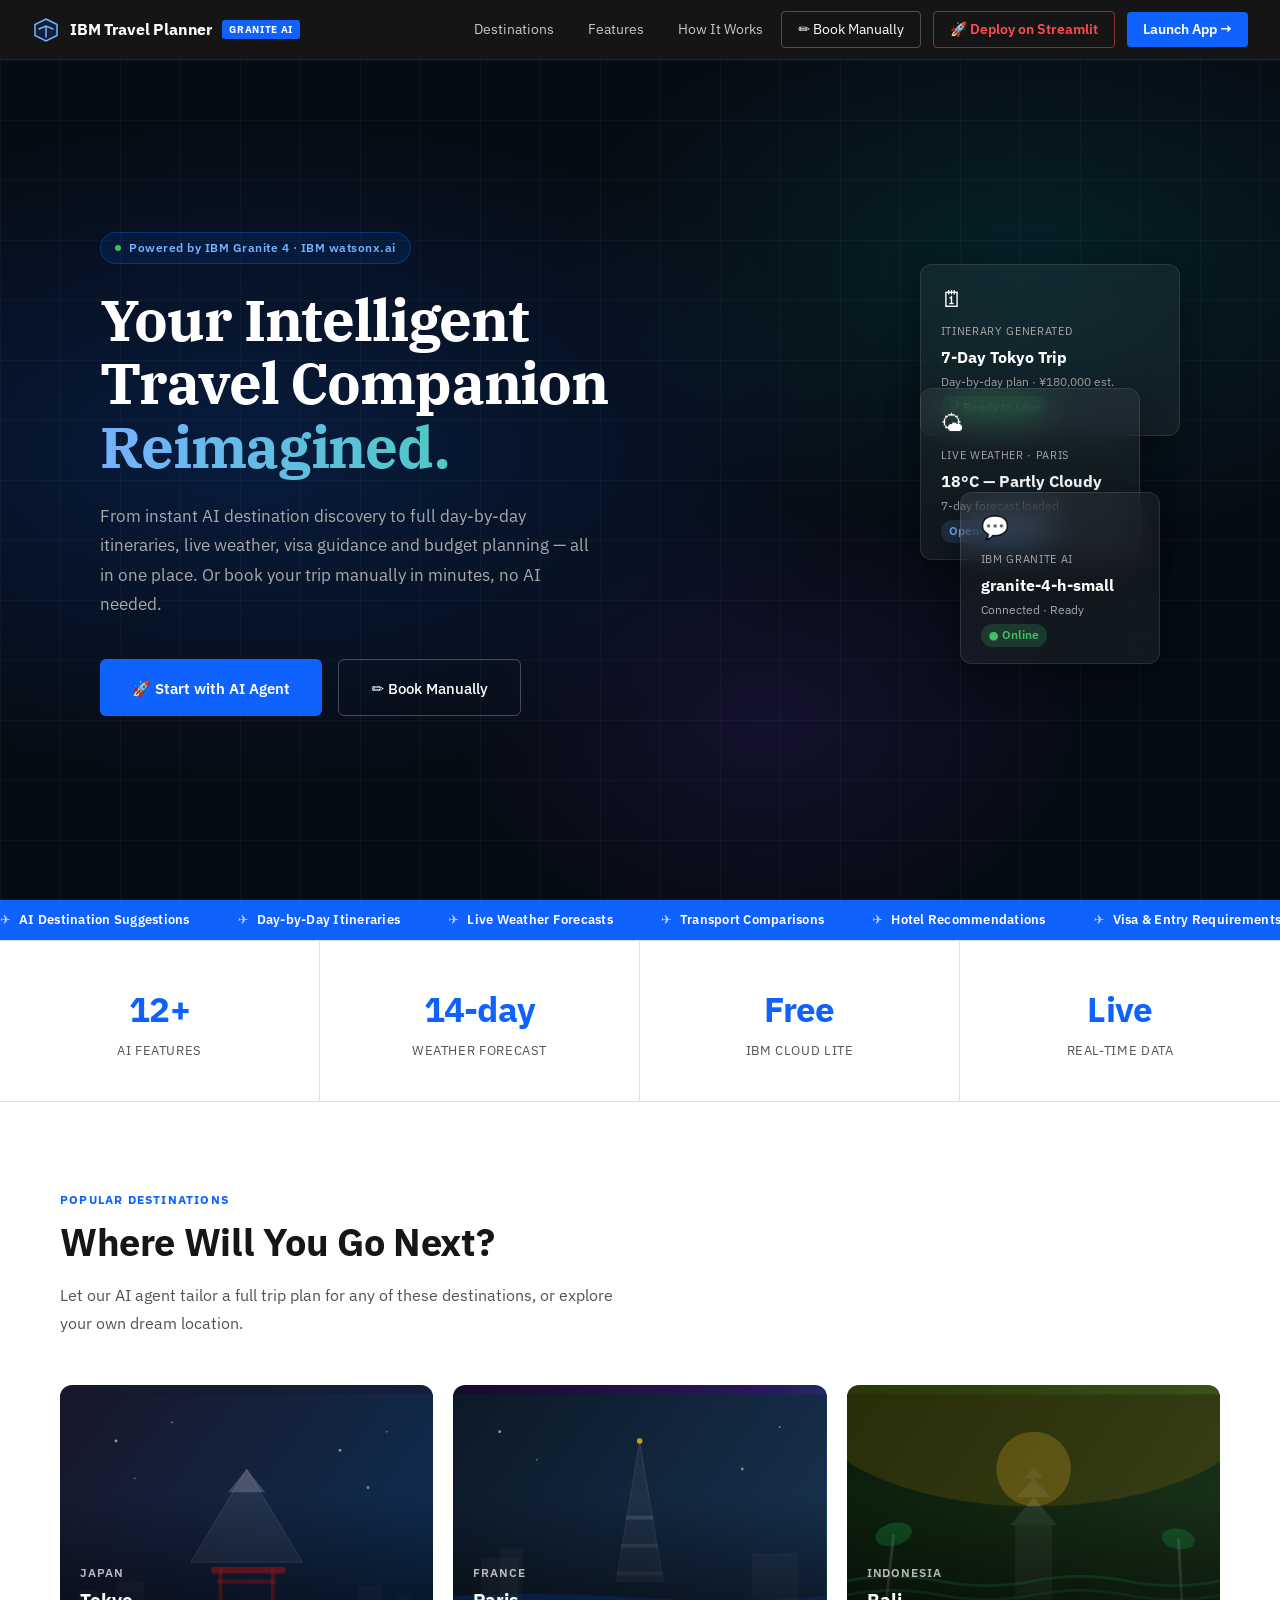
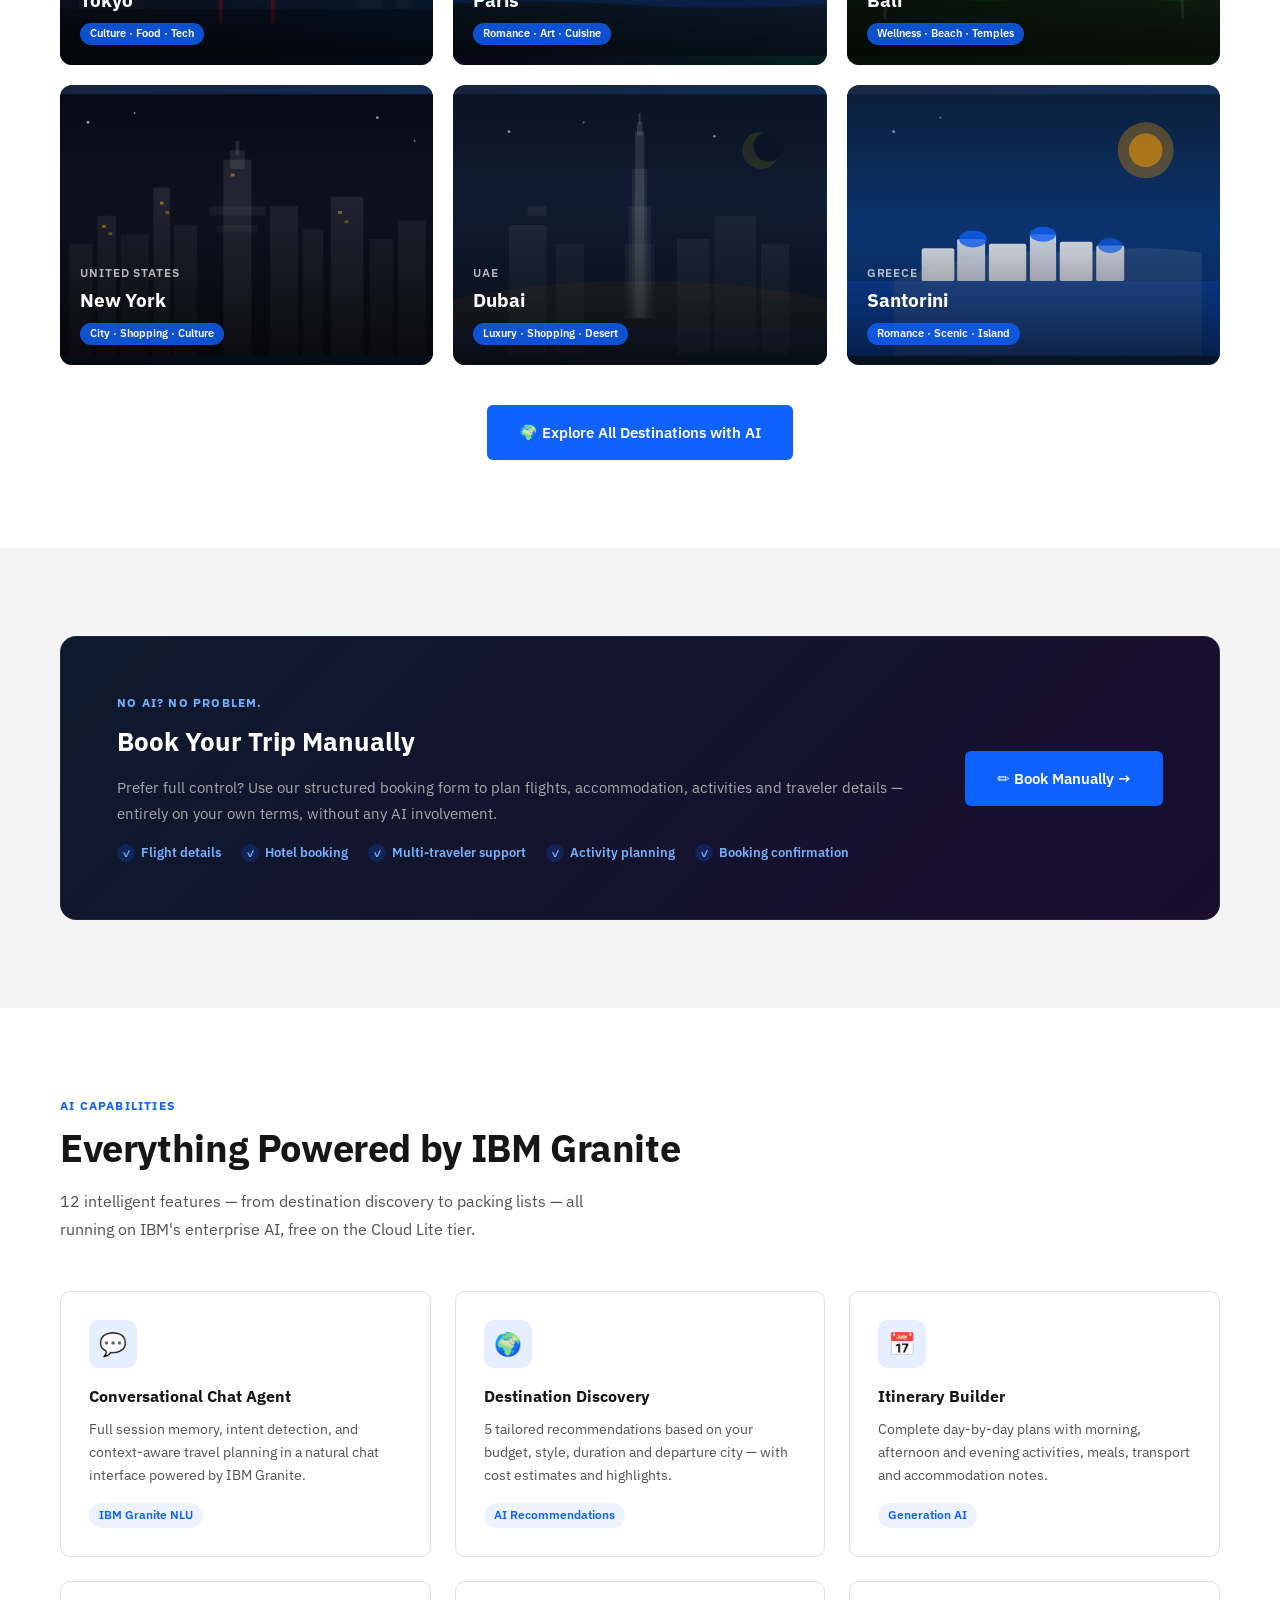
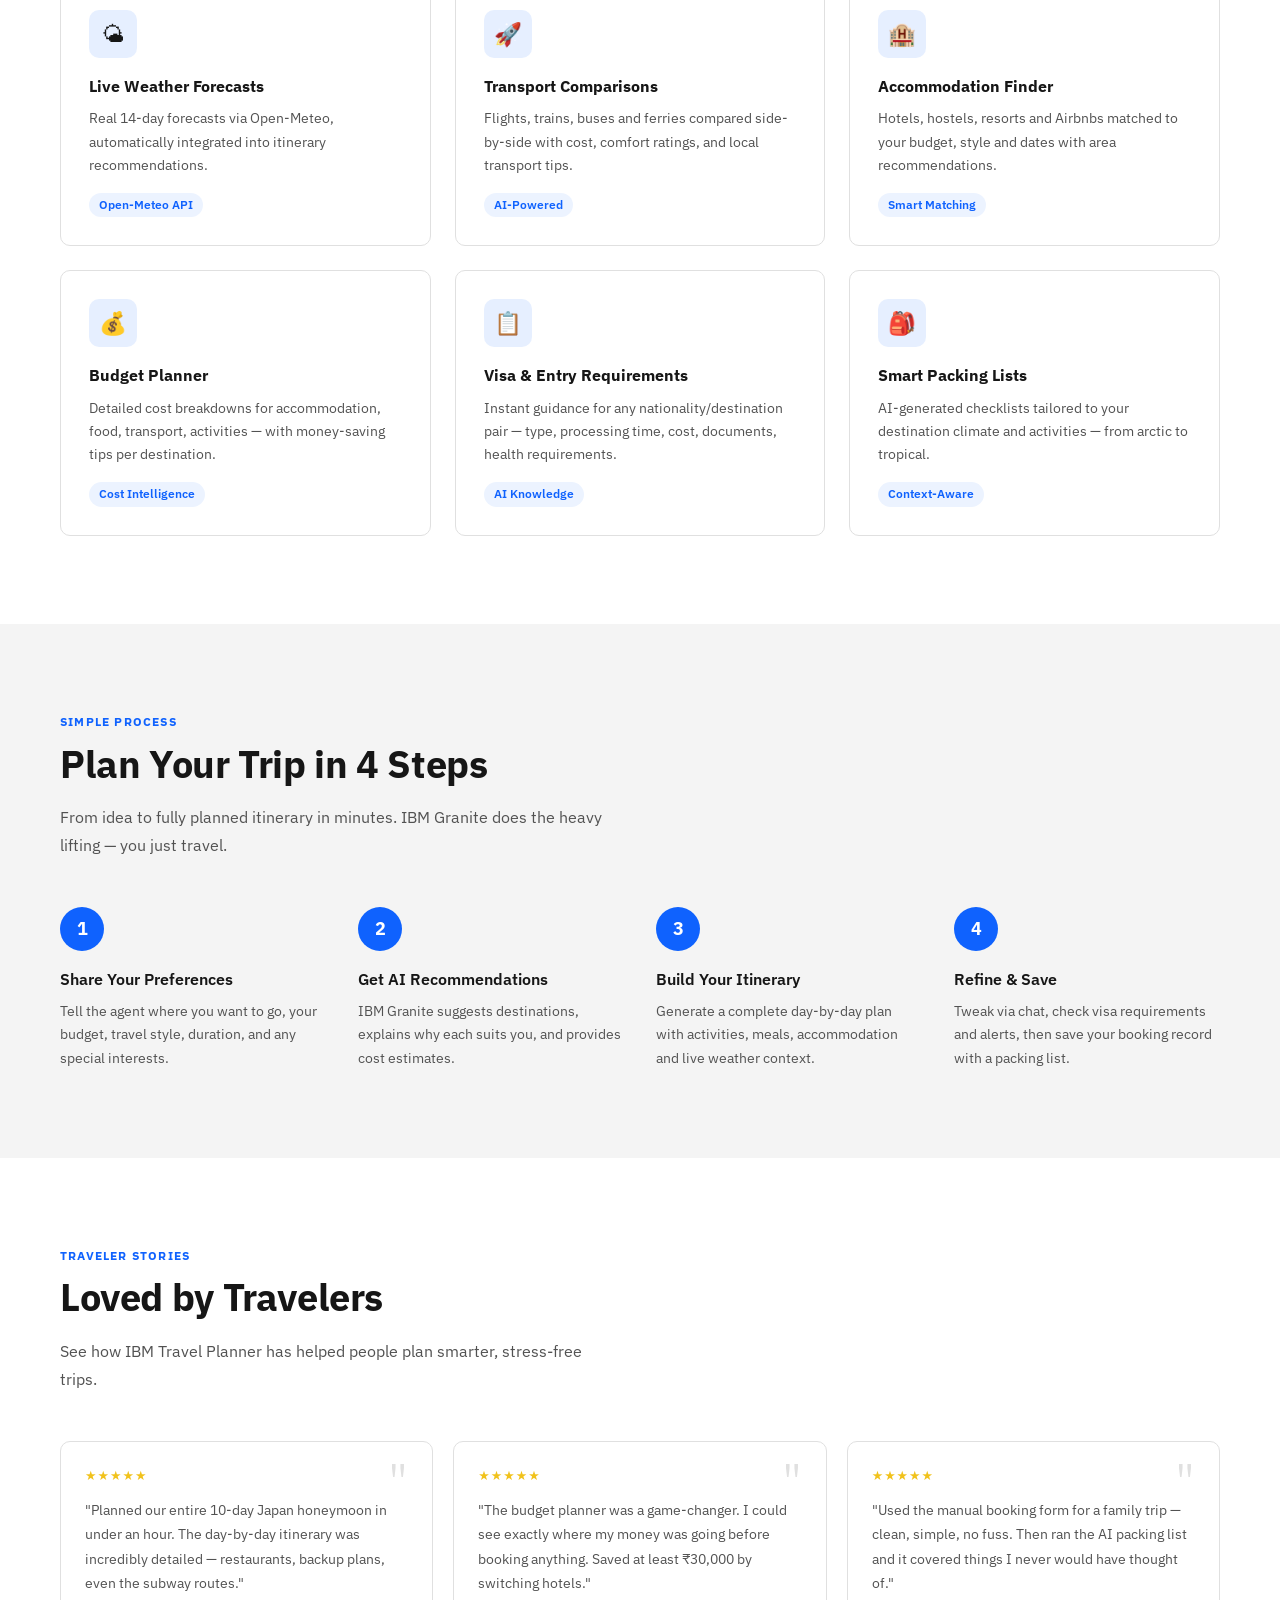
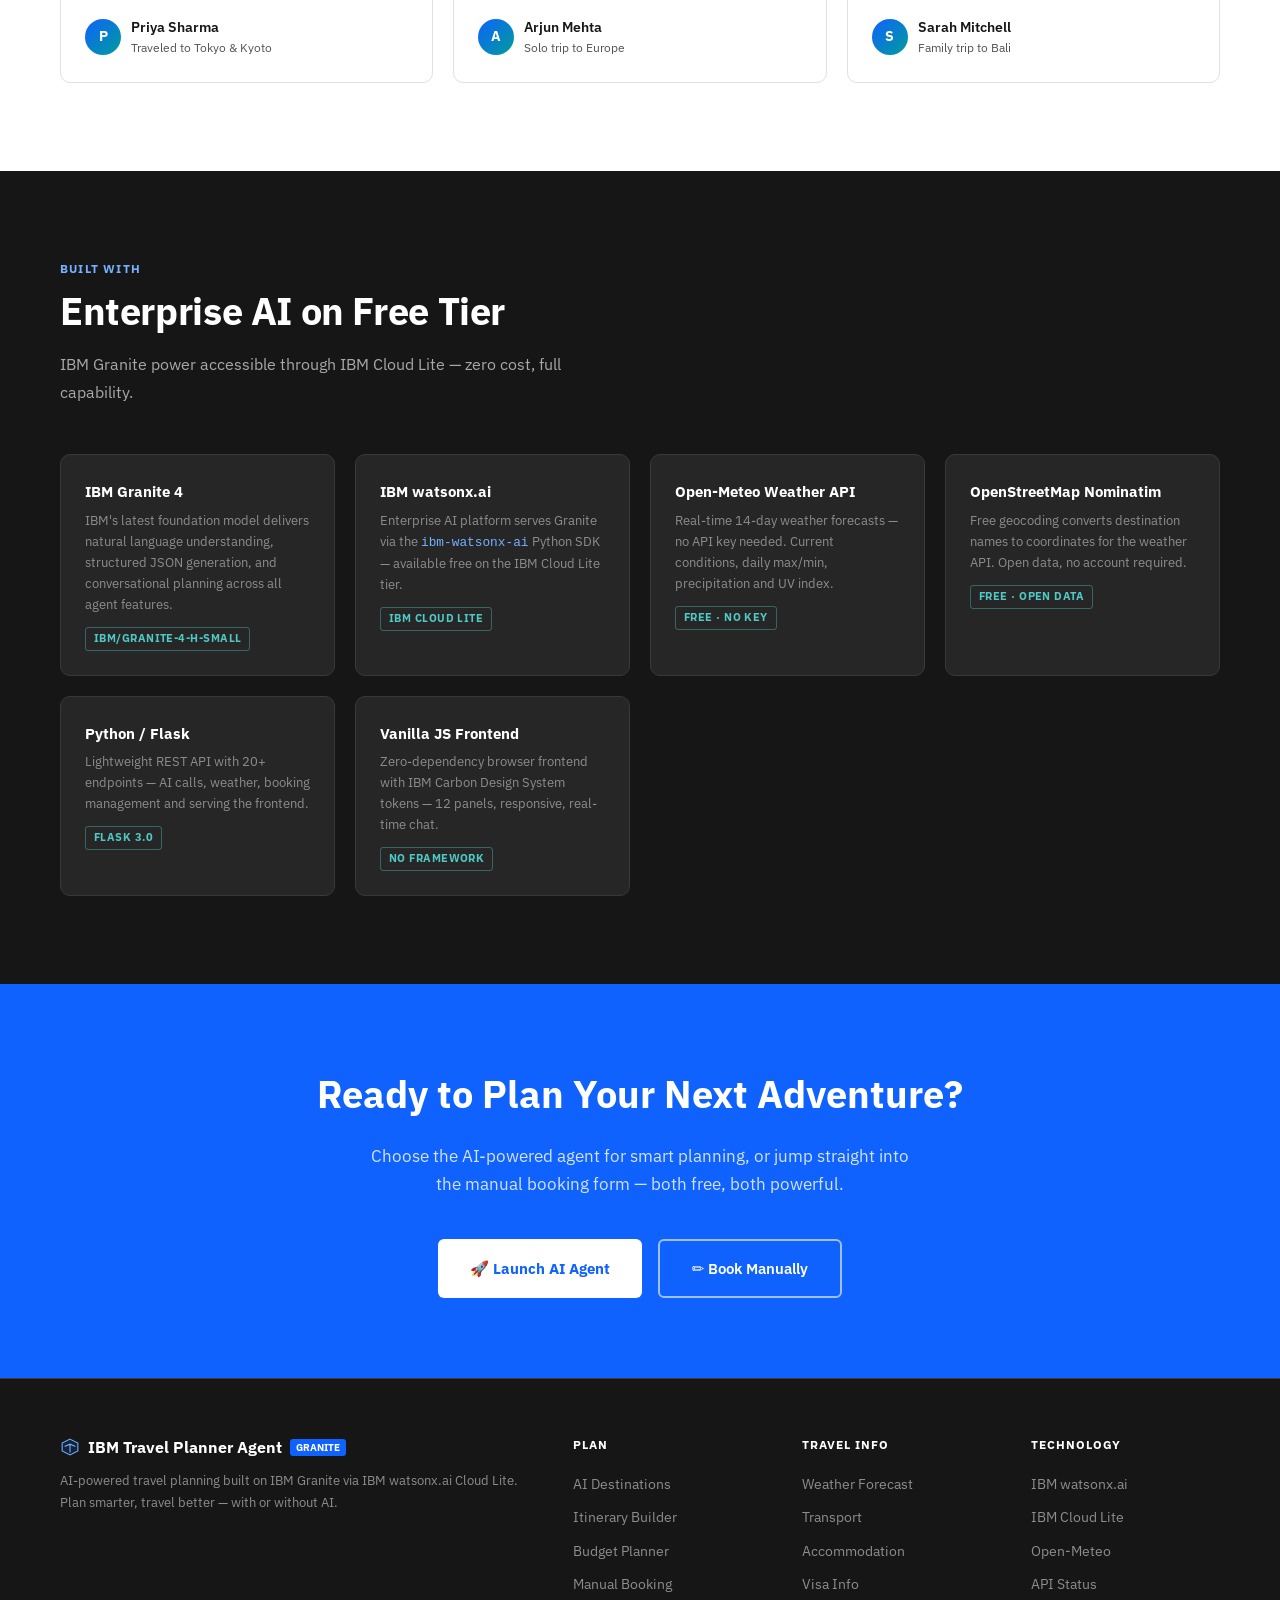
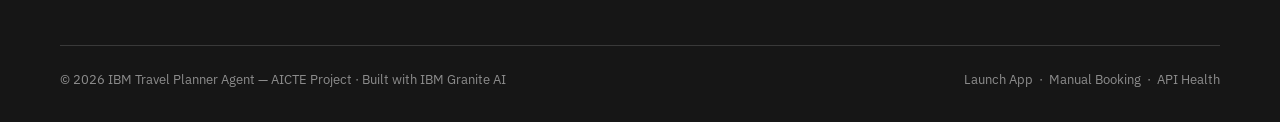
==== commit e6f3e343: "Add Streamlit deploy button and bump service worker cache" ====
--- a/templates/home.html
+++ b/templates/home.html
@@ -282,6 +282,7 @@
     <a href="#features">Features</a>
     <a href="#how-it-works">How It Works</a>
     <a href="/book" class="nav-book">✏ Book Manually</a>
+    <a href="https://share.streamlit.io/deploy" target="_blank" rel="noopener noreferrer" style="border:1px solid rgba(255,75,75,0.5);color:#ff4b4b;font-weight:600;margin:0 10px;">🚀 Deploy on Streamlit</a>
     <a href="/app" class="nav-launch">Launch App →</a>
   </div>
 </nav>
